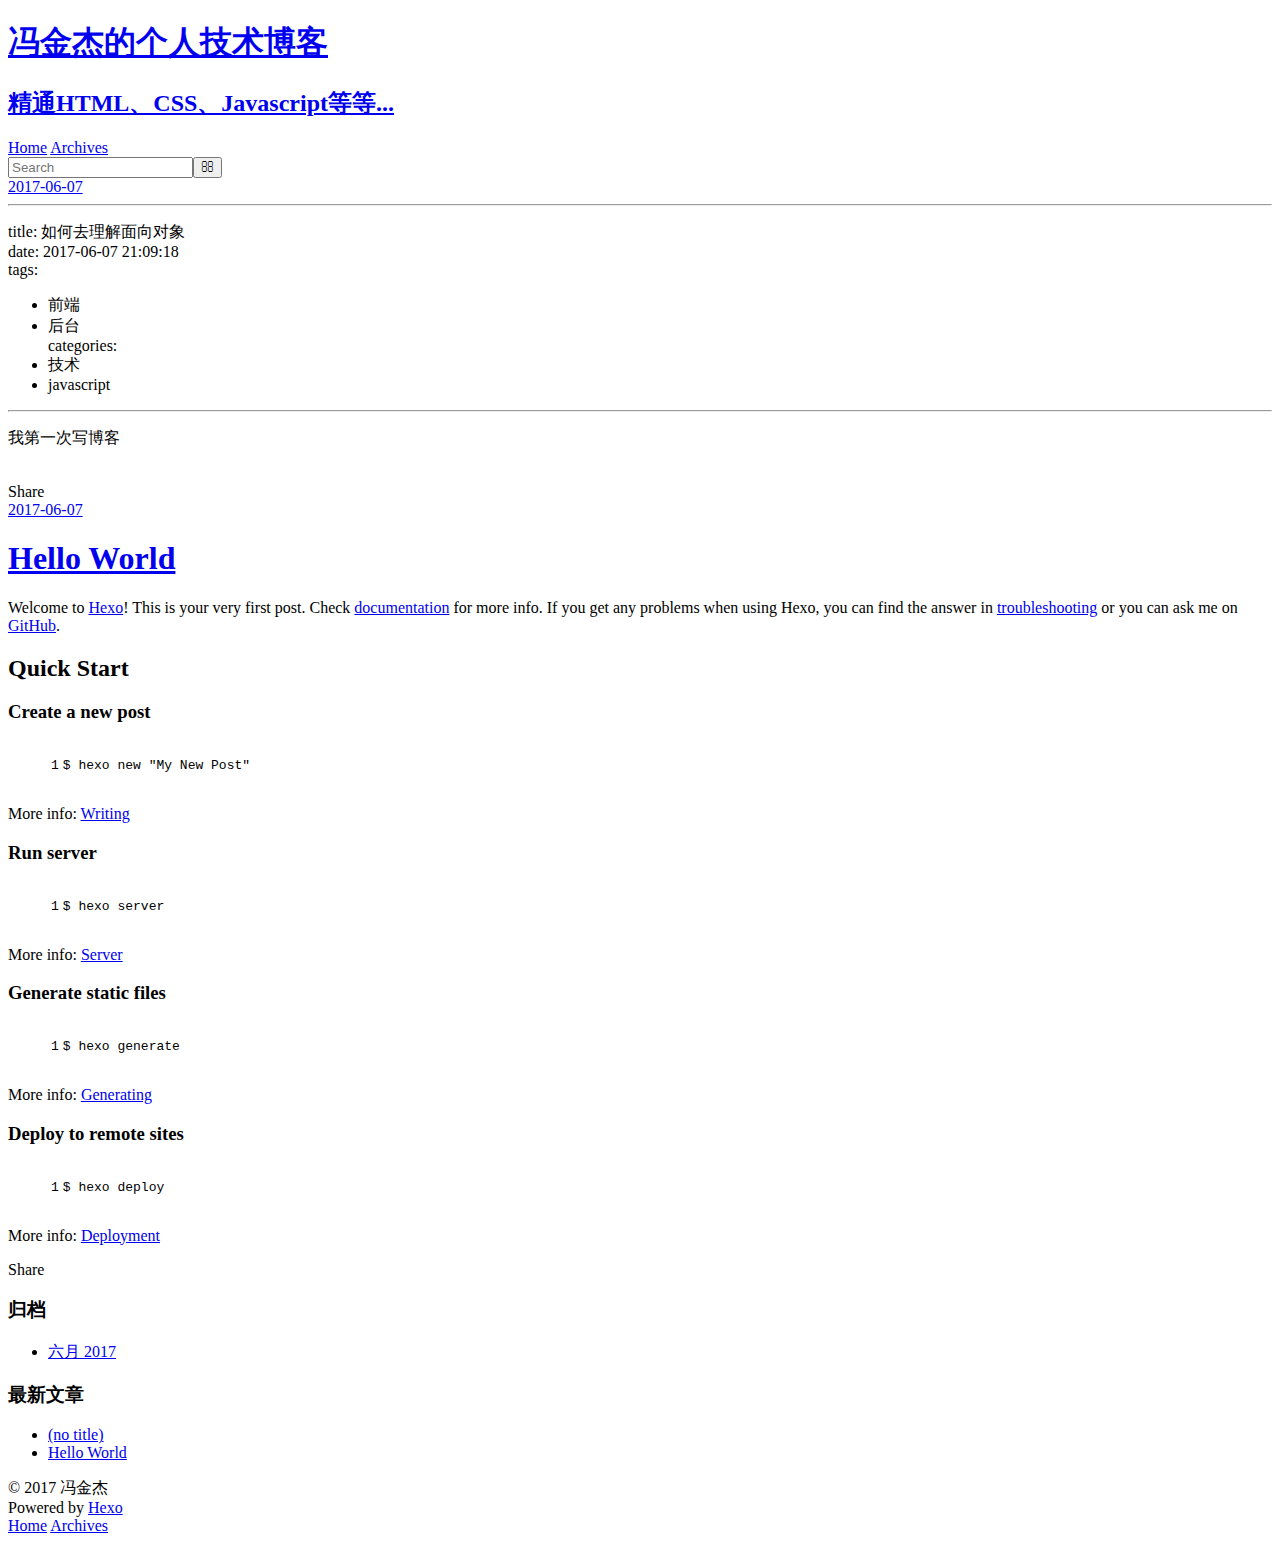
==== index.html @ ed9a94ad "Site updated: 2017-06-08 14:33:08" ====
<!DOCTYPE html>
<html>
<head>
  <meta charset="utf-8">
  
  <title>冯金杰的个人技术博客</title>
  <meta name="viewport" content="width=device-width, initial-scale=1, maximum-scale=1">
  <meta name="description" content="欢迎大家一起来交流吧">
<meta property="og:type" content="website">
<meta property="og:title" content="冯金杰的个人技术博客">
<meta property="og:url" content="http://yoursite.com/index.html">
<meta property="og:site_name" content="冯金杰的个人技术博客">
<meta property="og:description" content="欢迎大家一起来交流吧">
<meta name="twitter:card" content="summary">
<meta name="twitter:title" content="冯金杰的个人技术博客">
<meta name="twitter:description" content="欢迎大家一起来交流吧">
  
    <link rel="alternate" href="/atom.xml" title="冯金杰的个人技术博客" type="application/atom+xml">
  
  
    <link rel="icon" href="/favicon.png">
  
  
    <link href="//fonts.googleapis.com/css?family=Source+Code+Pro" rel="stylesheet" type="text/css">
  
  <link rel="stylesheet" href="/blog/css/style.css">
  

</head>

<body>
  <div id="container">
    <div id="wrap">
      <header id="header">
  <div id="banner"></div>
  <div id="header-outer" class="outer">
    <div id="header-title" class="inner">
      <h1 id="logo-wrap">
        <a href="/blog/" id="logo">冯金杰的个人技术博客</a>
      </h1>
      
        <h2 id="subtitle-wrap">
          <a href="/blog/" id="subtitle">精通HTML、CSS、Javascript等等...</a>
        </h2>
      
    </div>
    <div id="header-inner" class="inner">
      <nav id="main-nav">
        <a id="main-nav-toggle" class="nav-icon"></a>
        
          <a class="main-nav-link" href="/blog/">Home</a>
        
          <a class="main-nav-link" href="/blog/archives">Archives</a>
        
      </nav>
      <nav id="sub-nav">
        
          <a id="nav-rss-link" class="nav-icon" href="/atom.xml" title="RSS Feed"></a>
        
        <a id="nav-search-btn" class="nav-icon" title="搜索"></a>
      </nav>
      <div id="search-form-wrap">
        <form action="//google.com/search" method="get" accept-charset="UTF-8" class="search-form"><input type="search" name="q" class="search-form-input" placeholder="Search"><button type="submit" class="search-form-submit">&#xF002;</button><input type="hidden" name="sitesearch" value="http://yoursite.com"></form>
      </div>
    </div>
  </div>
</header>
      <div class="outer">
        <section id="main">
  
    <article id="post-如何去理解面向对象" class="article article-type-post" itemscope itemprop="blogPost">
  <div class="article-meta">
    <a href="/blog/2017/06/07/如何去理解面向对象/" class="article-date">
  <time datetime="2017-06-07T13:09:18.800Z" itemprop="datePublished">2017-06-07</time>
</a>
    
  </div>
  <div class="article-inner">
    
    
    <div class="article-entry" itemprop="articleBody">
      
        <hr>
<p>title: 如何去理解面向对象<br>date: 2017-06-07 21:09:18<br>tags:</p>
<ul>
<li>前端</li>
<li>后台<br>categories:</li>
<li>技术</li>
<li>javascript</li>
</ul>
<hr>
<p>我第一次写博客<br><img src="http://f11.baidu.com/it/u=2874221126,594939198&amp;fm=72" alt=""></p>

      
    </div>
    <footer class="article-footer">
      <a data-url="http://yoursite.com/2017/06/07/如何去理解面向对象/" data-id="cj3o1qq6000013sve3cuv7cu4" class="article-share-link">Share</a>
      
      
    </footer>
  </div>
  
</article>


  
    <article id="post-hello-world" class="article article-type-post" itemscope itemprop="blogPost">
  <div class="article-meta">
    <a href="/blog/2017/06/07/hello-world/" class="article-date">
  <time datetime="2017-06-07T12:50:33.648Z" itemprop="datePublished">2017-06-07</time>
</a>
    
  </div>
  <div class="article-inner">
    
    
      <header class="article-header">
        
  
    <h1 itemprop="name">
      <a class="article-title" href="/blog/2017/06/07/hello-world/">Hello World</a>
    </h1>
  

      </header>
    
    <div class="article-entry" itemprop="articleBody">
      
        <p>Welcome to <a href="https://hexo.io/" target="_blank" rel="external">Hexo</a>! This is your very first post. Check <a href="https://hexo.io/docs/" target="_blank" rel="external">documentation</a> for more info. If you get any problems when using Hexo, you can find the answer in <a href="https://hexo.io/docs/troubleshooting.html" target="_blank" rel="external">troubleshooting</a> or you can ask me on <a href="https://github.com/hexojs/hexo/issues" target="_blank" rel="external">GitHub</a>.</p>
<h2 id="Quick-Start"><a href="#Quick-Start" class="headerlink" title="Quick Start"></a>Quick Start</h2><h3 id="Create-a-new-post"><a href="#Create-a-new-post" class="headerlink" title="Create a new post"></a>Create a new post</h3><figure class="highlight bash"><table><tr><td class="gutter"><pre><div class="line">1</div></pre></td><td class="code"><pre><div class="line">$ hexo new <span class="string">"My New Post"</span></div></pre></td></tr></table></figure>
<p>More info: <a href="https://hexo.io/docs/writing.html" target="_blank" rel="external">Writing</a></p>
<h3 id="Run-server"><a href="#Run-server" class="headerlink" title="Run server"></a>Run server</h3><figure class="highlight bash"><table><tr><td class="gutter"><pre><div class="line">1</div></pre></td><td class="code"><pre><div class="line">$ hexo server</div></pre></td></tr></table></figure>
<p>More info: <a href="https://hexo.io/docs/server.html" target="_blank" rel="external">Server</a></p>
<h3 id="Generate-static-files"><a href="#Generate-static-files" class="headerlink" title="Generate static files"></a>Generate static files</h3><figure class="highlight bash"><table><tr><td class="gutter"><pre><div class="line">1</div></pre></td><td class="code"><pre><div class="line">$ hexo generate</div></pre></td></tr></table></figure>
<p>More info: <a href="https://hexo.io/docs/generating.html" target="_blank" rel="external">Generating</a></p>
<h3 id="Deploy-to-remote-sites"><a href="#Deploy-to-remote-sites" class="headerlink" title="Deploy to remote sites"></a>Deploy to remote sites</h3><figure class="highlight bash"><table><tr><td class="gutter"><pre><div class="line">1</div></pre></td><td class="code"><pre><div class="line">$ hexo deploy</div></pre></td></tr></table></figure>
<p>More info: <a href="https://hexo.io/docs/deployment.html" target="_blank" rel="external">Deployment</a></p>

      
    </div>
    <footer class="article-footer">
      <a data-url="http://yoursite.com/2017/06/07/hello-world/" data-id="cj3o1qq5m00003svexh6u14lv" class="article-share-link">Share</a>
      
      
    </footer>
  </div>
  
</article>


  

</section>
        
          <aside id="sidebar">
  
    

  
    

  
    
  
    
  <div class="widget-wrap">
    <h3 class="widget-title">归档</h3>
    <div class="widget">
      <ul class="archive-list"><li class="archive-list-item"><a class="archive-list-link" href="/blog/archives/2017/06/">六月 2017</a></li></ul>
    </div>
  </div>


  
    
  <div class="widget-wrap">
    <h3 class="widget-title">最新文章</h3>
    <div class="widget">
      <ul>
        
          <li>
            <a href="/blog/2017/06/07/如何去理解面向对象/">(no title)</a>
          </li>
        
          <li>
            <a href="/blog/2017/06/07/hello-world/">Hello World</a>
          </li>
        
      </ul>
    </div>
  </div>

  
</aside>
        
      </div>
      <footer id="footer">
  
  <div class="outer">
    <div id="footer-info" class="inner">
      &copy; 2017 冯金杰<br>
      Powered by <a href="http://hexo.io/" target="_blank">Hexo</a>
    </div>
  </div>
</footer>
    </div>
    <nav id="mobile-nav">
  
    <a href="/blog/" class="mobile-nav-link">Home</a>
  
    <a href="/blog/archives" class="mobile-nav-link">Archives</a>
  
</nav>
    

<script src="//ajax.googleapis.com/ajax/libs/jquery/2.0.3/jquery.min.js"></script>


  <link rel="stylesheet" href="/blog/fancybox/jquery.fancybox.css">
  <script src="/blog/fancybox/jquery.fancybox.pack.js"></script>


<script src="/blog/js/script.js"></script>

  </div>
</body>
</html>
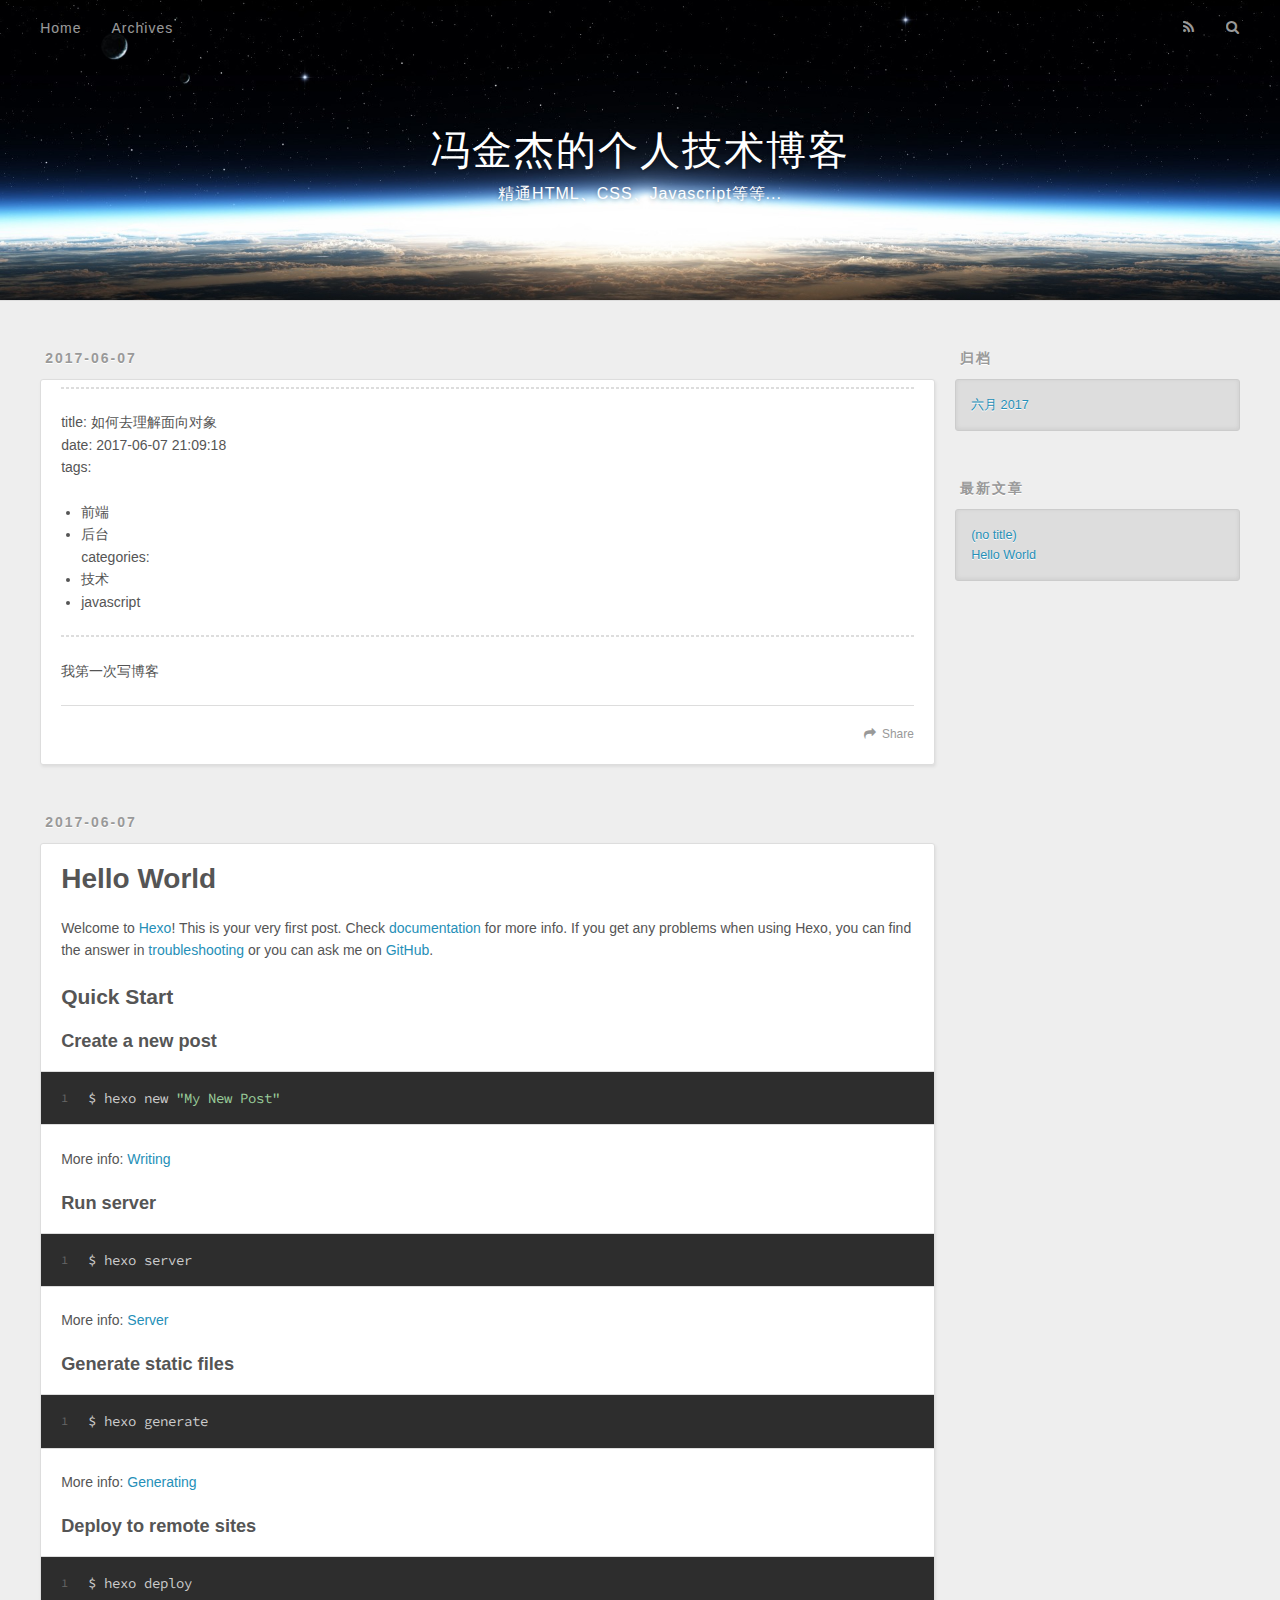
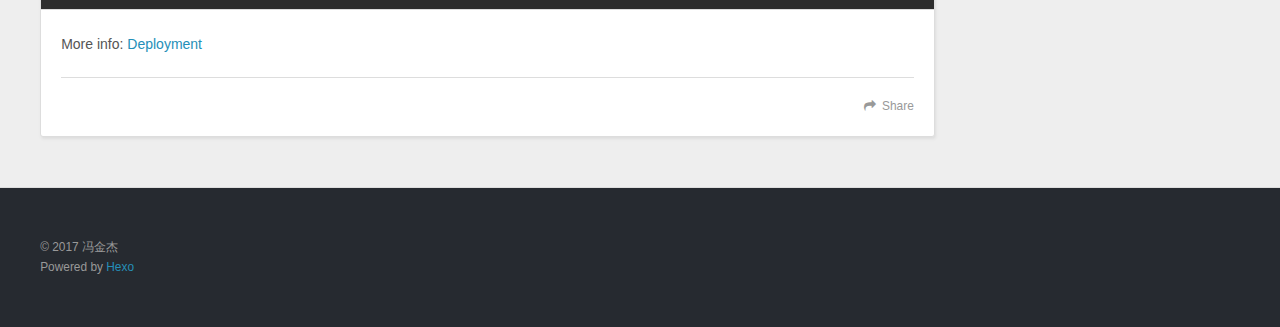
==== commit 7fb899e7: "Site updated: 2017-06-08 14:39:08" ====
--- a/index.html
+++ b/index.html
@@ -23,7 +23,7 @@
   
     <link href="//fonts.googleapis.com/css?family=Source+Code+Pro" rel="stylesheet" type="text/css">
   
-  <link rel="stylesheet" href="/blog/css/style.css">
+  <link rel="stylesheet" href="/css/style.css">
   
 
 </head>
@@ -36,11 +36,11 @@
   <div id="header-outer" class="outer">
     <div id="header-title" class="inner">
       <h1 id="logo-wrap">
-        <a href="/blog/" id="logo">冯金杰的个人技术博客</a>
+        <a href="/" id="logo">冯金杰的个人技术博客</a>
       </h1>
       
         <h2 id="subtitle-wrap">
-          <a href="/blog/" id="subtitle">精通HTML、CSS、Javascript等等...</a>
+          <a href="/" id="subtitle">精通HTML、CSS、Javascript等等...</a>
         </h2>
       
     </div>
@@ -48,9 +48,9 @@
       <nav id="main-nav">
         <a id="main-nav-toggle" class="nav-icon"></a>
         
-          <a class="main-nav-link" href="/blog/">Home</a>
-        
-          <a class="main-nav-link" href="/blog/archives">Archives</a>
+          <a class="main-nav-link" href="/">Home</a>
+        
+          <a class="main-nav-link" href="/archives">Archives</a>
         
       </nav>
       <nav id="sub-nav">
@@ -70,7 +70,7 @@
   
     <article id="post-如何去理解面向对象" class="article article-type-post" itemscope itemprop="blogPost">
   <div class="article-meta">
-    <a href="/blog/2017/06/07/如何去理解面向对象/" class="article-date">
+    <a href="/2017/06/07/如何去理解面向对象/" class="article-date">
   <time datetime="2017-06-07T13:09:18.800Z" itemprop="datePublished">2017-06-07</time>
 </a>
     
@@ -94,7 +94,7 @@
       
     </div>
     <footer class="article-footer">
-      <a data-url="http://yoursite.com/2017/06/07/如何去理解面向对象/" data-id="cj3o1qq6000013sve3cuv7cu4" class="article-share-link">Share</a>
+      <a data-url="http://yoursite.com/2017/06/07/如何去理解面向对象/" data-id="cj3o1yhma0001hkve0svjr8rv" class="article-share-link">Share</a>
       
       
     </footer>
@@ -106,7 +106,7 @@
   
     <article id="post-hello-world" class="article article-type-post" itemscope itemprop="blogPost">
   <div class="article-meta">
-    <a href="/blog/2017/06/07/hello-world/" class="article-date">
+    <a href="/2017/06/07/hello-world/" class="article-date">
   <time datetime="2017-06-07T12:50:33.648Z" itemprop="datePublished">2017-06-07</time>
 </a>
     
@@ -118,7 +118,7 @@
         
   
     <h1 itemprop="name">
-      <a class="article-title" href="/blog/2017/06/07/hello-world/">Hello World</a>
+      <a class="article-title" href="/2017/06/07/hello-world/">Hello World</a>
     </h1>
   
 
@@ -139,7 +139,7 @@
       
     </div>
     <footer class="article-footer">
-      <a data-url="http://yoursite.com/2017/06/07/hello-world/" data-id="cj3o1qq5m00003svexh6u14lv" class="article-share-link">Share</a>
+      <a data-url="http://yoursite.com/2017/06/07/hello-world/" data-id="cj3o1yhly0000hkve5ncvb25h" class="article-share-link">Share</a>
       
       
     </footer>
@@ -166,7 +166,7 @@
   <div class="widget-wrap">
     <h3 class="widget-title">归档</h3>
     <div class="widget">
-      <ul class="archive-list"><li class="archive-list-item"><a class="archive-list-link" href="/blog/archives/2017/06/">六月 2017</a></li></ul>
+      <ul class="archive-list"><li class="archive-list-item"><a class="archive-list-link" href="/archives/2017/06/">六月 2017</a></li></ul>
     </div>
   </div>
 
@@ -179,11 +179,11 @@
       <ul>
         
           <li>
-            <a href="/blog/2017/06/07/如何去理解面向对象/">(no title)</a>
+            <a href="/2017/06/07/如何去理解面向对象/">(no title)</a>
           </li>
         
           <li>
-            <a href="/blog/2017/06/07/hello-world/">Hello World</a>
+            <a href="/2017/06/07/hello-world/">Hello World</a>
           </li>
         
       </ul>
@@ -206,9 +206,9 @@
     </div>
     <nav id="mobile-nav">
   
-    <a href="/blog/" class="mobile-nav-link">Home</a>
-  
-    <a href="/blog/archives" class="mobile-nav-link">Archives</a>
+    <a href="/" class="mobile-nav-link">Home</a>
+  
+    <a href="/archives" class="mobile-nav-link">Archives</a>
   
 </nav>
     
@@ -216,11 +216,11 @@
 <script src="//ajax.googleapis.com/ajax/libs/jquery/2.0.3/jquery.min.js"></script>
 
 
-  <link rel="stylesheet" href="/blog/fancybox/jquery.fancybox.css">
-  <script src="/blog/fancybox/jquery.fancybox.pack.js"></script>
-
-
-<script src="/blog/js/script.js"></script>
+  <link rel="stylesheet" href="/fancybox/jquery.fancybox.css">
+  <script src="/fancybox/jquery.fancybox.pack.js"></script>
+
+
+<script src="/js/script.js"></script>
 
   </div>
 </body>
--- a/css/style.css
+++ b/css/style.css
@@ -0,0 +1,1374 @@
+body {
+  width: 100%;
+}
+body:before,
+body:after {
+  content: "";
+  display: table;
+}
+body:after {
+  clear: both;
+}
+html,
+body,
+div,
+span,
+applet,
+object,
+iframe,
+h1,
+h2,
+h3,
+h4,
+h5,
+h6,
+p,
+blockquote,
+pre,
+a,
+abbr,
+acronym,
+address,
+big,
+cite,
+code,
+del,
+dfn,
+em,
+img,
+ins,
+kbd,
+q,
+s,
+samp,
+small,
+strike,
+strong,
+sub,
+sup,
+tt,
+var,
+dl,
+dt,
+dd,
+ol,
+ul,
+li,
+fieldset,
+form,
+label,
+legend,
+table,
+caption,
+tbody,
+tfoot,
+thead,
+tr,
+th,
+td {
+  margin: 0;
+  padding: 0;
+  border: 0;
+  outline: 0;
+  font-weight: inherit;
+  font-style: inherit;
+  font-family: inherit;
+  font-size: 100%;
+  vertical-align: baseline;
+}
+body {
+  line-height: 1;
+  color: #000;
+  background: #fff;
+}
+ol,
+ul {
+  list-style: none;
+}
+table {
+  border-collapse: separate;
+  border-spacing: 0;
+  vertical-align: middle;
+}
+caption,
+th,
+td {
+  text-align: left;
+  font-weight: normal;
+  vertical-align: middle;
+}
+a img {
+  border: none;
+}
+input,
+button {
+  margin: 0;
+  padding: 0;
+}
+input::-moz-focus-inner,
+button::-moz-focus-inner {
+  border: 0;
+  padding: 0;
+}
+@font-face {
+  font-family: FontAwesome;
+  font-style: normal;
+  font-weight: normal;
+  src: url("fonts/fontawesome-webfont.eot?v=#4.0.3");
+  src: url("fonts/fontawesome-webfont.eot?#iefix&v=#4.0.3") format("embedded-opentype"), url("fonts/fontawesome-webfont.woff?v=#4.0.3") format("woff"), url("fonts/fontawesome-webfont.ttf?v=#4.0.3") format("truetype"), url("fonts/fontawesome-webfont.svg#fontawesomeregular?v=#4.0.3") format("svg");
+}
+html,
+body,
+#container {
+  height: 100%;
+}
+body {
+  background: #eee;
+  font: 14px "Helvetica Neue", Helvetica, Arial, sans-serif;
+  -webkit-text-size-adjust: 100%;
+}
+.outer {
+  max-width: 1220px;
+  margin: 0 auto;
+  padding: 0 20px;
+}
+.outer:before,
+.outer:after {
+  content: "";
+  display: table;
+}
+.outer:after {
+  clear: both;
+}
+.inner {
+  display: inline;
+  float: left;
+  width: 98.33333333333333%;
+  margin: 0 0.833333333333333%;
+}
+.left,
+.alignleft {
+  float: left;
+}
+.right,
+.alignright {
+  float: right;
+}
+.clear {
+  clear: both;
+}
+#container {
+  position: relative;
+}
+.mobile-nav-on {
+  overflow: hidden;
+}
+#wrap {
+  height: 100%;
+  width: 100%;
+  position: absolute;
+  top: 0;
+  left: 0;
+  -webkit-transition: 0.2s ease-out;
+  -moz-transition: 0.2s ease-out;
+  -ms-transition: 0.2s ease-out;
+  transition: 0.2s ease-out;
+  z-index: 1;
+  background: #eee;
+}
+.mobile-nav-on #wrap {
+  left: 280px;
+}
+@media screen and (min-width: 768px) {
+  #main {
+    display: inline;
+    float: left;
+    width: 73.33333333333333%;
+    margin: 0 0.833333333333333%;
+  }
+}
+.article-date,
+.article-category-link,
+.archive-year,
+.widget-title {
+  text-decoration: none;
+  text-transform: uppercase;
+  letter-spacing: 2px;
+  color: #999;
+  margin-bottom: 1em;
+  margin-left: 5px;
+  line-height: 1em;
+  text-shadow: 0 1px #fff;
+  font-weight: bold;
+}
+.article-inner,
+.archive-article-inner {
+  background: #fff;
+  -webkit-box-shadow: 1px 2px 3px #ddd;
+  box-shadow: 1px 2px 3px #ddd;
+  border: 1px solid #ddd;
+  border-radius: 3px;
+}
+.article-entry h1,
+.widget h1 {
+  font-size: 2em;
+}
+.article-entry h2,
+.widget h2 {
+  font-size: 1.5em;
+}
+.article-entry h3,
+.widget h3 {
+  font-size: 1.3em;
+}
+.article-entry h4,
+.widget h4 {
+  font-size: 1.2em;
+}
+.article-entry h5,
+.widget h5 {
+  font-size: 1em;
+}
+.article-entry h6,
+.widget h6 {
+  font-size: 1em;
+  color: #999;
+}
+.article-entry hr,
+.widget hr {
+  border: 1px dashed #ddd;
+}
+.article-entry strong,
+.widget strong {
+  font-weight: bold;
+}
+.article-entry em,
+.widget em,
+.article-entry cite,
+.widget cite {
+  font-style: italic;
+}
+.article-entry sup,
+.widget sup,
+.article-entry sub,
+.widget sub {
+  font-size: 0.75em;
+  line-height: 0;
+  position: relative;
+  vertical-align: baseline;
+}
+.article-entry sup,
+.widget sup {
+  top: -0.5em;
+}
+.article-entry sub,
+.widget sub {
+  bottom: -0.2em;
+}
+.article-entry small,
+.widget small {
+  font-size: 0.85em;
+}
+.article-entry acronym,
+.widget acronym,
+.article-entry abbr,
+.widget abbr {
+  border-bottom: 1px dotted;
+}
+.article-entry ul,
+.widget ul,
+.article-entry ol,
+.widget ol,
+.article-entry dl,
+.widget dl {
+  margin: 0 20px;
+  line-height: 1.6em;
+}
+.article-entry ul ul,
+.widget ul ul,
+.article-entry ol ul,
+.widget ol ul,
+.article-entry ul ol,
+.widget ul ol,
+.article-entry ol ol,
+.widget ol ol {
+  margin-top: 0;
+  margin-bottom: 0;
+}
+.article-entry ul,
+.widget ul {
+  list-style: disc;
+}
+.article-entry ol,
+.widget ol {
+  list-style: decimal;
+}
+.article-entry dt,
+.widget dt {
+  font-weight: bold;
+}
+#header {
+  height: 300px;
+  position: relative;
+  border-bottom: 1px solid #ddd;
+}
+#header:before,
+#header:after {
+  content: "";
+  position: absolute;
+  left: 0;
+  right: 0;
+  height: 40px;
+}
+#header:before {
+  top: 0;
+  background: -webkit-linear-gradient(rgba(0,0,0,0.2), transparent);
+  background: -moz-linear-gradient(rgba(0,0,0,0.2), transparent);
+  background: -ms-linear-gradient(rgba(0,0,0,0.2), transparent);
+  background: linear-gradient(rgba(0,0,0,0.2), transparent);
+}
+#header:after {
+  bottom: 0;
+  background: -webkit-linear-gradient(transparent, rgba(0,0,0,0.2));
+  background: -moz-linear-gradient(transparent, rgba(0,0,0,0.2));
+  background: -ms-linear-gradient(transparent, rgba(0,0,0,0.2));
+  background: linear-gradient(transparent, rgba(0,0,0,0.2));
+}
+#header-outer {
+  height: 100%;
+  position: relative;
+}
+#header-inner {
+  position: relative;
+  overflow: hidden;
+}
+#banner {
+  position: absolute;
+  top: 0;
+  left: 0;
+  width: 100%;
+  height: 100%;
+  background: url("images/banner.jpg") center #000;
+  -webkit-background-size: cover;
+  -moz-background-size: cover;
+  background-size: cover;
+  z-index: -1;
+}
+#header-title {
+  text-align: center;
+  height: 40px;
+  position: absolute;
+  top: 50%;
+  left: 0;
+  margin-top: -20px;
+}
+#logo,
+#subtitle {
+  text-decoration: none;
+  color: #fff;
+  font-weight: 300;
+  text-shadow: 0 1px 4px rgba(0,0,0,0.3);
+}
+#logo {
+  font-size: 40px;
+  line-height: 40px;
+  letter-spacing: 2px;
+}
+#subtitle {
+  font-size: 16px;
+  line-height: 16px;
+  letter-spacing: 1px;
+}
+#subtitle-wrap {
+  margin-top: 16px;
+}
+#main-nav {
+  float: left;
+  margin-left: -15px;
+}
+.nav-icon,
+.main-nav-link {
+  float: left;
+  color: #fff;
+  opacity: 0.6;
+  text-decoration: none;
+  text-shadow: 0 1px rgba(0,0,0,0.2);
+  -webkit-transition: opacity 0.2s;
+  -moz-transition: opacity 0.2s;
+  -ms-transition: opacity 0.2s;
+  transition: opacity 0.2s;
+  display: block;
+  padding: 20px 15px;
+}
+.nav-icon:hover,
+.main-nav-link:hover {
+  opacity: 1;
+}
+.nav-icon {
+  font-family: FontAwesome;
+  text-align: center;
+  font-size: 14px;
+  width: 14px;
+  height: 14px;
+  padding: 20px 15px;
+  position: relative;
+  cursor: pointer;
+}
+.main-nav-link {
+  font-weight: 300;
+  letter-spacing: 1px;
+}
+@media screen and (max-width: 479px) {
+  .main-nav-link {
+    display: none;
+  }
+}
+#main-nav-toggle {
+  display: none;
+}
+#main-nav-toggle:before {
+  content: "\f0c9";
+}
+@media screen and (max-width: 479px) {
+  #main-nav-toggle {
+    display: block;
+  }
+}
+#sub-nav {
+  float: right;
+  margin-right: -15px;
+}
+#nav-rss-link:before {
+  content: "\f09e";
+}
+#nav-search-btn:before {
+  content: "\f002";
+}
+#search-form-wrap {
+  position: absolute;
+  top: 15px;
+  width: 150px;
+  height: 30px;
+  right: -150px;
+  opacity: 0;
+  -webkit-transition: 0.2s ease-out;
+  -moz-transition: 0.2s ease-out;
+  -ms-transition: 0.2s ease-out;
+  transition: 0.2s ease-out;
+}
+#search-form-wrap.on {
+  opacity: 1;
+  right: 0;
+}
+@media screen and (max-width: 479px) {
+  #search-form-wrap {
+    width: 100%;
+    right: -100%;
+  }
+}
+.search-form {
+  position: absolute;
+  top: 0;
+  left: 0;
+  right: 0;
+  background: #fff;
+  padding: 5px 15px;
+  border-radius: 15px;
+  -webkit-box-shadow: 0 0 10px rgba(0,0,0,0.3);
+  box-shadow: 0 0 10px rgba(0,0,0,0.3);
+}
+.search-form-input {
+  border: none;
+  background: none;
+  color: #555;
+  width: 100%;
+  font: 13px "Helvetica Neue", Helvetica, Arial, sans-serif;
+  outline: none;
+}
+.search-form-input::-webkit-search-results-decoration,
+.search-form-input::-webkit-search-cancel-button {
+  -webkit-appearance: none;
+}
+.search-form-submit {
+  position: absolute;
+  top: 50%;
+  right: 10px;
+  margin-top: -7px;
+  font: 13px FontAwesome;
+  border: none;
+  background: none;
+  color: #bbb;
+  cursor: pointer;
+}
+.search-form-submit:hover,
+.search-form-submit:focus {
+  color: #777;
+}
+.article {
+  margin: 50px 0;
+}
+.article-inner {
+  overflow: hidden;
+}
+.article-meta:before,
+.article-meta:after {
+  content: "";
+  display: table;
+}
+.article-meta:after {
+  clear: both;
+}
+.article-date {
+  float: left;
+}
+.article-category {
+  float: left;
+  line-height: 1em;
+  color: #ccc;
+  text-shadow: 0 1px #fff;
+  margin-left: 8px;
+}
+.article-category:before {
+  content: "\2022";
+}
+.article-category-link {
+  margin: 0 12px 1em;
+}
+.article-header {
+  padding: 20px 20px 0;
+}
+.article-title {
+  text-decoration: none;
+  font-size: 2em;
+  font-weight: bold;
+  color: #555;
+  line-height: 1.1em;
+  -webkit-transition: color 0.2s;
+  -moz-transition: color 0.2s;
+  -ms-transition: color 0.2s;
+  transition: color 0.2s;
+}
+a.article-title:hover {
+  color: #258fb8;
+}
+.article-entry {
+  color: #555;
+  padding: 0 20px;
+}
+.article-entry:before,
+.article-entry:after {
+  content: "";
+  display: table;
+}
+.article-entry:after {
+  clear: both;
+}
+.article-entry p,
+.article-entry table {
+  line-height: 1.6em;
+  margin: 1.6em 0;
+}
+.article-entry h1,
+.article-entry h2,
+.article-entry h3,
+.article-entry h4,
+.article-entry h5,
+.article-entry h6 {
+  font-weight: bold;
+}
+.article-entry h1,
+.article-entry h2,
+.article-entry h3,
+.article-entry h4,
+.article-entry h5,
+.article-entry h6 {
+  line-height: 1.1em;
+  margin: 1.1em 0;
+}
+.article-entry a {
+  color: #258fb8;
+  text-decoration: none;
+}
+.article-entry a:hover {
+  text-decoration: underline;
+}
+.article-entry ul,
+.article-entry ol,
+.article-entry dl {
+  margin-top: 1.6em;
+  margin-bottom: 1.6em;
+}
+.article-entry img,
+.article-entry video {
+  max-width: 100%;
+  height: auto;
+  display: block;
+  margin: auto;
+}
+.article-entry iframe {
+  border: none;
+}
+.article-entry table {
+  width: 100%;
+  border-collapse: collapse;
+  border-spacing: 0;
+}
+.article-entry th {
+  font-weight: bold;
+  border-bottom: 3px solid #ddd;
+  padding-bottom: 0.5em;
+}
+.article-entry td {
+  border-bottom: 1px solid #ddd;
+  padding: 10px 0;
+}
+.article-entry blockquote {
+  font-family: Georgia, "Times New Roman", serif;
+  font-size: 1.4em;
+  margin: 1.6em 20px;
+  text-align: center;
+}
+.article-entry blockquote footer {
+  font-size: 14px;
+  margin: 1.6em 0;
+  font-family: "Helvetica Neue", Helvetica, Arial, sans-serif;
+}
+.article-entry blockquote footer cite:before {
+  content: "—";
+  padding: 0 0.5em;
+}
+.article-entry .pullquote {
+  text-align: left;
+  width: 45%;
+  margin: 0;
+}
+.article-entry .pullquote.left {
+  margin-left: 0.5em;
+  margin-right: 1em;
+}
+.article-entry .pullquote.right {
+  margin-right: 0.5em;
+  margin-left: 1em;
+}
+.article-entry .caption {
+  color: #999;
+  display: block;
+  font-size: 0.9em;
+  margin-top: 0.5em;
+  position: relative;
+  text-align: center;
+}
+.article-entry .video-container {
+  position: relative;
+  padding-top: 56.25%;
+  height: 0;
+  overflow: hidden;
+}
+.article-entry .video-container iframe,
+.article-entry .video-container object,
+.article-entry .video-container embed {
+  position: absolute;
+  top: 0;
+  left: 0;
+  width: 100%;
+  height: 100%;
+  margin-top: 0;
+}
+.article-more-link a {
+  display: inline-block;
+  line-height: 1em;
+  padding: 6px 15px;
+  border-radius: 15px;
+  background: #eee;
+  color: #999;
+  text-shadow: 0 1px #fff;
+  text-decoration: none;
+}
+.article-more-link a:hover {
+  background: #258fb8;
+  color: #fff;
+  text-decoration: none;
+  text-shadow: 0 1px #1e7293;
+}
+.article-footer {
+  font-size: 0.85em;
+  line-height: 1.6em;
+  border-top: 1px solid #ddd;
+  padding-top: 1.6em;
+  margin: 0 20px 20px;
+}
+.article-footer:before,
+.article-footer:after {
+  content: "";
+  display: table;
+}
+.article-footer:after {
+  clear: both;
+}
+.article-footer a {
+  color: #999;
+  text-decoration: none;
+}
+.article-footer a:hover {
+  color: #555;
+}
+.article-tag-list-item {
+  float: left;
+  margin-right: 10px;
+}
+.article-tag-list-link:before {
+  content: "#";
+}
+.article-comment-link {
+  float: right;
+}
+.article-comment-link:before {
+  content: "\f075";
+  font-family: FontAwesome;
+  padding-right: 8px;
+}
+.article-share-link {
+  cursor: pointer;
+  float: right;
+  margin-left: 20px;
+}
+.article-share-link:before {
+  content: "\f064";
+  font-family: FontAwesome;
+  padding-right: 6px;
+}
+#article-nav {
+  position: relative;
+}
+#article-nav:before,
+#article-nav:after {
+  content: "";
+  display: table;
+}
+#article-nav:after {
+  clear: both;
+}
+@media screen and (min-width: 768px) {
+  #article-nav {
+    margin: 50px 0;
+  }
+  #article-nav:before {
+    width: 8px;
+    height: 8px;
+    position: absolute;
+    top: 50%;
+    left: 50%;
+    margin-top: -4px;
+    margin-left: -4px;
+    content: "";
+    border-radius: 50%;
+    background: #ddd;
+    -webkit-box-shadow: 0 1px 2px #fff;
+    box-shadow: 0 1px 2px #fff;
+  }
+}
+.article-nav-link-wrap {
+  text-decoration: none;
+  text-shadow: 0 1px #fff;
+  color: #999;
+  -webkit-box-sizing: border-box;
+  -moz-box-sizing: border-box;
+  box-sizing: border-box;
+  margin-top: 50px;
+  text-align: center;
+  display: block;
+}
+.article-nav-link-wrap:hover {
+  color: #555;
+}
+@media screen and (min-width: 768px) {
+  .article-nav-link-wrap {
+    width: 50%;
+    margin-top: 0;
+  }
+}
+@media screen and (min-width: 768px) {
+  #article-nav-newer {
+    float: left;
+    text-align: right;
+    padding-right: 20px;
+  }
+}
+@media screen and (min-width: 768px) {
+  #article-nav-older {
+    float: right;
+    text-align: left;
+    padding-left: 20px;
+  }
+}
+.article-nav-caption {
+  text-transform: uppercase;
+  letter-spacing: 2px;
+  color: #ddd;
+  line-height: 1em;
+  font-weight: bold;
+}
+#article-nav-newer .article-nav-caption {
+  margin-right: -2px;
+}
+.article-nav-title {
+  font-size: 0.85em;
+  line-height: 1.6em;
+  margin-top: 0.5em;
+}
+.article-share-box {
+  position: absolute;
+  display: none;
+  background: #fff;
+  -webkit-box-shadow: 1px 2px 10px rgba(0,0,0,0.2);
+  box-shadow: 1px 2px 10px rgba(0,0,0,0.2);
+  border-radius: 3px;
+  margin-left: -145px;
+  overflow: hidden;
+  z-index: 1;
+}
+.article-share-box.on {
+  display: block;
+}
+.article-share-input {
+  width: 100%;
+  background: none;
+  -webkit-box-sizing: border-box;
+  -moz-box-sizing: border-box;
+  box-sizing: border-box;
+  font: 14px "Helvetica Neue", Helvetica, Arial, sans-serif;
+  padding: 0 15px;
+  color: #555;
+  outline: none;
+  border: 1px solid #ddd;
+  border-radius: 3px 3px 0 0;
+  height: 36px;
+  line-height: 36px;
+}
+.article-share-links {
+  background: #eee;
+}
+.article-share-links:before,
+.article-share-links:after {
+  content: "";
+  display: table;
+}
+.article-share-links:after {
+  clear: both;
+}
+.article-share-twitter,
+.article-share-facebook,
+.article-share-pinterest,
+.article-share-google {
+  width: 50px;
+  height: 36px;
+  display: block;
+  float: left;
+  position: relative;
+  color: #999;
+  text-shadow: 0 1px #fff;
+}
+.article-share-twitter:before,
+.article-share-facebook:before,
+.article-share-pinterest:before,
+.article-share-google:before {
+  font-size: 20px;
+  font-family: FontAwesome;
+  width: 20px;
+  height: 20px;
+  position: absolute;
+  top: 50%;
+  left: 50%;
+  margin-top: -10px;
+  margin-left: -10px;
+  text-align: center;
+}
+.article-share-twitter:hover,
+.article-share-facebook:hover,
+.article-share-pinterest:hover,
+.article-share-google:hover {
+  color: #fff;
+}
+.article-share-twitter:before {
+  content: "\f099";
+}
+.article-share-twitter:hover {
+  background: #00aced;
+  text-shadow: 0 1px #008abe;
+}
+.article-share-facebook:before {
+  content: "\f09a";
+}
+.article-share-facebook:hover {
+  background: #3b5998;
+  text-shadow: 0 1px #2f477a;
+}
+.article-share-pinterest:before {
+  content: "\f0d2";
+}
+.article-share-pinterest:hover {
+  background: #cb2027;
+  text-shadow: 0 1px #a21a1f;
+}
+.article-share-google:before {
+  content: "\f0d5";
+}
+.article-share-google:hover {
+  background: #dd4b39;
+  text-shadow: 0 1px #be3221;
+}
+.article-gallery {
+  background: #000;
+  position: relative;
+}
+.article-gallery-photos {
+  position: relative;
+  overflow: hidden;
+}
+.article-gallery-img {
+  display: none;
+  max-width: 100%;
+}
+.article-gallery-img:first-child {
+  display: block;
+}
+.article-gallery-img.loaded {
+  position: absolute;
+  display: block;
+}
+.article-gallery-img img {
+  display: block;
+  max-width: 100%;
+  margin: 0 auto;
+}
+#comments {
+  background: #fff;
+  -webkit-box-shadow: 1px 2px 3px #ddd;
+  box-shadow: 1px 2px 3px #ddd;
+  padding: 20px;
+  border: 1px solid #ddd;
+  border-radius: 3px;
+  margin: 50px 0;
+}
+#comments a {
+  color: #258fb8;
+}
+.archives-wrap {
+  margin: 50px 0;
+}
+.archives:before,
+.archives:after {
+  content: "";
+  display: table;
+}
+.archives:after {
+  clear: both;
+}
+.archive-year-wrap {
+  margin-bottom: 1em;
+}
+.archives {
+  -webkit-column-gap: 10px;
+  -moz-column-gap: 10px;
+  column-gap: 10px;
+}
+@media screen and (min-width: 480px) and (max-width: 767px) {
+  .archives {
+    -webkit-column-count: 2;
+    -moz-column-count: 2;
+    column-count: 2;
+  }
+}
+@media screen and (min-width: 768px) {
+  .archives {
+    -webkit-column-count: 3;
+    -moz-column-count: 3;
+    column-count: 3;
+  }
+}
+.archive-article {
+  -webkit-column-break-inside: avoid;
+  page-break-inside: avoid;
+  overflow: hidden;
+  break-inside: avoid-column;
+}
+.archive-article-inner {
+  padding: 10px;
+  margin-bottom: 15px;
+}
+.archive-article-title {
+  text-decoration: none;
+  font-weight: bold;
+  color: #555;
+  -webkit-transition: color 0.2s;
+  -moz-transition: color 0.2s;
+  -ms-transition: color 0.2s;
+  transition: color 0.2s;
+  line-height: 1.6em;
+}
+.archive-article-title:hover {
+  color: #258fb8;
+}
+.archive-article-footer {
+  margin-top: 1em;
+}
+.archive-article-date {
+  color: #999;
+  text-decoration: none;
+  font-size: 0.85em;
+  line-height: 1em;
+  margin-bottom: 0.5em;
+  display: block;
+}
+#page-nav {
+  margin: 50px auto;
+  background: #fff;
+  -webkit-box-shadow: 1px 2px 3px #ddd;
+  box-shadow: 1px 2px 3px #ddd;
+  border: 1px solid #ddd;
+  border-radius: 3px;
+  text-align: center;
+  color: #999;
+  overflow: hidden;
+}
+#page-nav:before,
+#page-nav:after {
+  content: "";
+  display: table;
+}
+#page-nav:after {
+  clear: both;
+}
+#page-nav a,
+#page-nav span {
+  padding: 10px 20px;
+  line-height: 1;
+  height: 2ex;
+}
+#page-nav a {
+  color: #999;
+  text-decoration: none;
+}
+#page-nav a:hover {
+  background: #999;
+  color: #fff;
+}
+#page-nav .prev {
+  float: left;
+}
+#page-nav .next {
+  float: right;
+}
+#page-nav .page-number {
+  display: inline-block;
+}
+@media screen and (max-width: 479px) {
+  #page-nav .page-number {
+    display: none;
+  }
+}
+#page-nav .current {
+  color: #555;
+  font-weight: bold;
+}
+#page-nav .space {
+  color: #ddd;
+}
+#footer {
+  background: #262a30;
+  padding: 50px 0;
+  border-top: 1px solid #ddd;
+  color: #999;
+}
+#footer a {
+  color: #258fb8;
+  text-decoration: none;
+}
+#footer a:hover {
+  text-decoration: underline;
+}
+#footer-info {
+  line-height: 1.6em;
+  font-size: 0.85em;
+}
+.article-entry pre,
+.article-entry .highlight {
+  background: #2d2d2d;
+  margin: 0 -20px;
+  padding: 15px 20px;
+  border-style: solid;
+  border-color: #ddd;
+  border-width: 1px 0;
+  overflow: auto;
+  color: #ccc;
+  line-height: 22.400000000000002px;
+}
+.article-entry .highlight .gutter pre,
+.article-entry .gist .gist-file .gist-data .line-numbers {
+  color: #666;
+  font-size: 0.85em;
+}
+.article-entry pre,
+.article-entry code {
+  font-family: "Source Code Pro", Consolas, Monaco, Menlo, Consolas, monospace;
+}
+.article-entry code {
+  background: #eee;
+  text-shadow: 0 1px #fff;
+  padding: 0 0.3em;
+}
+.article-entry pre code {
+  background: none;
+  text-shadow: none;
+  padding: 0;
+}
+.article-entry .highlight pre {
+  border: none;
+  margin: 0;
+  padding: 0;
+}
+.article-entry .highlight table {
+  margin: 0;
+  width: auto;
+}
+.article-entry .highlight td {
+  border: none;
+  padding: 0;
+}
+.article-entry .highlight figcaption {
+  font-size: 0.85em;
+  color: #999;
+  line-height: 1em;
+  margin-bottom: 1em;
+}
+.article-entry .highlight figcaption:before,
+.article-entry .highlight figcaption:after {
+  content: "";
+  display: table;
+}
+.article-entry .highlight figcaption:after {
+  clear: both;
+}
+.article-entry .highlight figcaption a {
+  float: right;
+}
+.article-entry .highlight .gutter pre {
+  text-align: right;
+  padding-right: 20px;
+}
+.article-entry .highlight .line {
+  height: 22.400000000000002px;
+}
+.article-entry .highlight .line.marked {
+  background: #515151;
+}
+.article-entry .gist {
+  margin: 0 -20px;
+  border-style: solid;
+  border-color: #ddd;
+  border-width: 1px 0;
+  background: #2d2d2d;
+  padding: 15px 20px 15px 0;
+}
+.article-entry .gist .gist-file {
+  border: none;
+  font-family: "Source Code Pro", Consolas, Monaco, Menlo, Consolas, monospace;
+  margin: 0;
+}
+.article-entry .gist .gist-file .gist-data {
+  background: none;
+  border: none;
+}
+.article-entry .gist .gist-file .gist-data .line-numbers {
+  background: none;
+  border: none;
+  padding: 0 20px 0 0;
+}
+.article-entry .gist .gist-file .gist-data .line-data {
+  padding: 0 !important;
+}
+.article-entry .gist .gist-file .highlight {
+  margin: 0;
+  padding: 0;
+  border: none;
+}
+.article-entry .gist .gist-file .gist-meta {
+  background: #2d2d2d;
+  color: #999;
+  font: 0.85em "Helvetica Neue", Helvetica, Arial, sans-serif;
+  text-shadow: 0 0;
+  padding: 0;
+  margin-top: 1em;
+  margin-left: 20px;
+}
+.article-entry .gist .gist-file .gist-meta a {
+  color: #258fb8;
+  font-weight: normal;
+}
+.article-entry .gist .gist-file .gist-meta a:hover {
+  text-decoration: underline;
+}
+pre .comment,
+pre .title {
+  color: #999;
+}
+pre .variable,
+pre .attribute,
+pre .tag,
+pre .regexp,
+pre .ruby .constant,
+pre .xml .tag .title,
+pre .xml .pi,
+pre .xml .doctype,
+pre .html .doctype,
+pre .css .id,
+pre .css .class,
+pre .css .pseudo {
+  color: #f2777a;
+}
+pre .number,
+pre .preprocessor,
+pre .built_in,
+pre .literal,
+pre .params,
+pre .constant {
+  color: #f99157;
+}
+pre .class,
+pre .ruby .class .title,
+pre .css .rules .attribute {
+  color: #9c9;
+}
+pre .string,
+pre .value,
+pre .inheritance,
+pre .header,
+pre .ruby .symbol,
+pre .xml .cdata {
+  color: #9c9;
+}
+pre .css .hexcolor {
+  color: #6cc;
+}
+pre .function,
+pre .python .decorator,
+pre .python .title,
+pre .ruby .function .title,
+pre .ruby .title .keyword,
+pre .perl .sub,
+pre .javascript .title,
+pre .coffeescript .title {
+  color: #69c;
+}
+pre .keyword,
+pre .javascript .function {
+  color: #c9c;
+}
+@media screen and (max-width: 479px) {
+  #mobile-nav {
+    position: absolute;
+    top: 0;
+    left: 0;
+    width: 280px;
+    height: 100%;
+    background: #191919;
+    border-right: 1px solid #fff;
+  }
+}
+@media screen and (max-width: 479px) {
+  .mobile-nav-link {
+    display: block;
+    color: #999;
+    text-decoration: none;
+    padding: 15px 20px;
+    font-weight: bold;
+  }
+  .mobile-nav-link:hover {
+    color: #fff;
+  }
+}
+@media screen and (min-width: 768px) {
+  #sidebar {
+    display: inline;
+    float: left;
+    width: 23.333333333333332%;
+    margin: 0 0.833333333333333%;
+  }
+}
+.widget-wrap {
+  margin: 50px 0;
+}
+.widget {
+  color: #777;
+  text-shadow: 0 1px #fff;
+  background: #ddd;
+  -webkit-box-shadow: 0 -1px 4px #ccc inset;
+  box-shadow: 0 -1px 4px #ccc inset;
+  border: 1px solid #ccc;
+  padding: 15px;
+  border-radius: 3px;
+}
+.widget a {
+  color: #258fb8;
+  text-decoration: none;
+}
+.widget a:hover {
+  text-decoration: underline;
+}
+.widget ul ul,
+.widget ol ul,
+.widget dl ul,
+.widget ul ol,
+.widget ol ol,
+.widget dl ol,
+.widget ul dl,
+.widget ol dl,
+.widget dl dl {
+  margin-left: 15px;
+  list-style: disc;
+}
+.widget {
+  line-height: 1.6em;
+  word-wrap: break-word;
+  font-size: 0.9em;
+}
+.widget ul,
+.widget ol {
+  list-style: none;
+  margin: 0;
+}
+.widget ul ul,
+.widget ol ul,
+.widget ul ol,
+.widget ol ol {
+  margin: 0 20px;
+}
+.widget ul ul,
+.widget ol ul {
+  list-style: disc;
+}
+.widget ul ol,
+.widget ol ol {
+  list-style: decimal;
+}
+.category-list-count,
+.tag-list-count,
+.archive-list-count {
+  padding-left: 5px;
+  color: #999;
+  font-size: 0.85em;
+}
+.category-list-count:before,
+.tag-list-count:before,
+.archive-list-count:before {
+  content: "(";
+}
+.category-list-count:after,
+.tag-list-count:after,
+.archive-list-count:after {
+  content: ")";
+}
+.tagcloud a {
+  margin-right: 5px;
+  display: inline-block;
+}
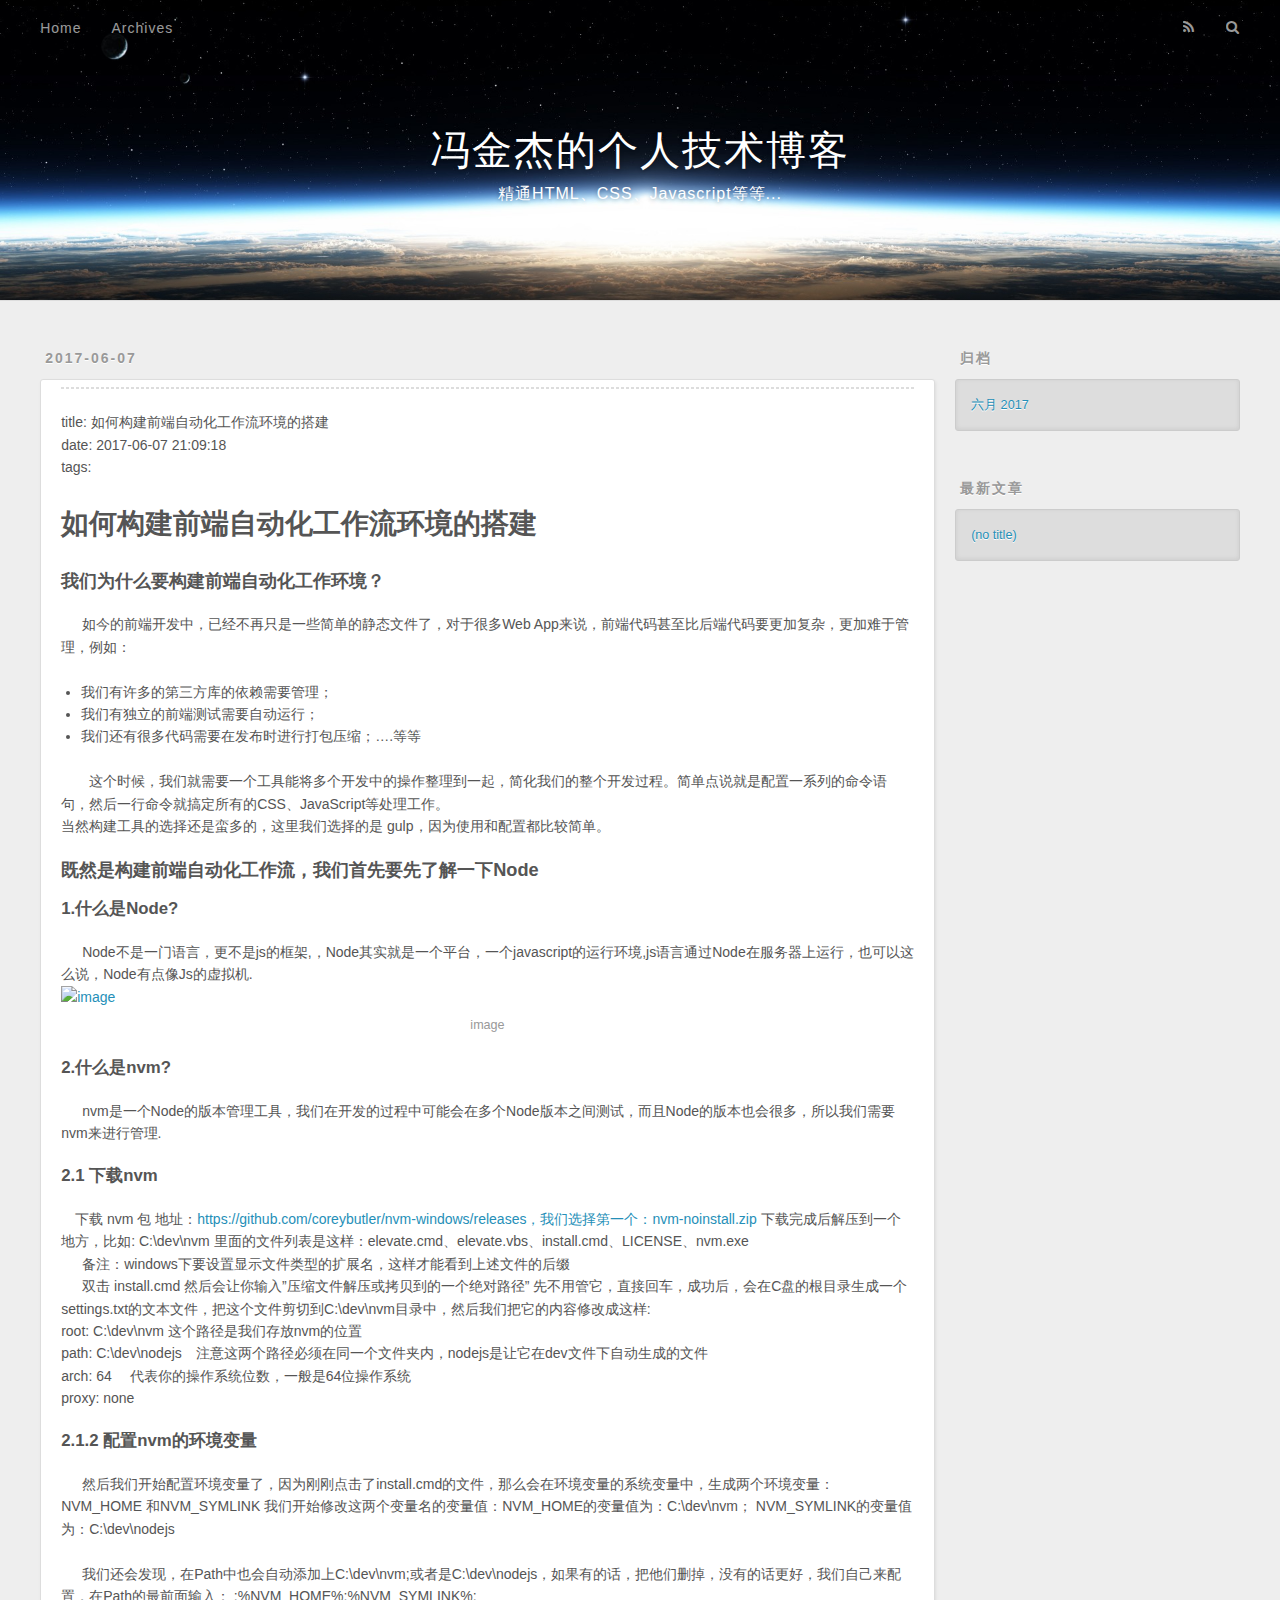
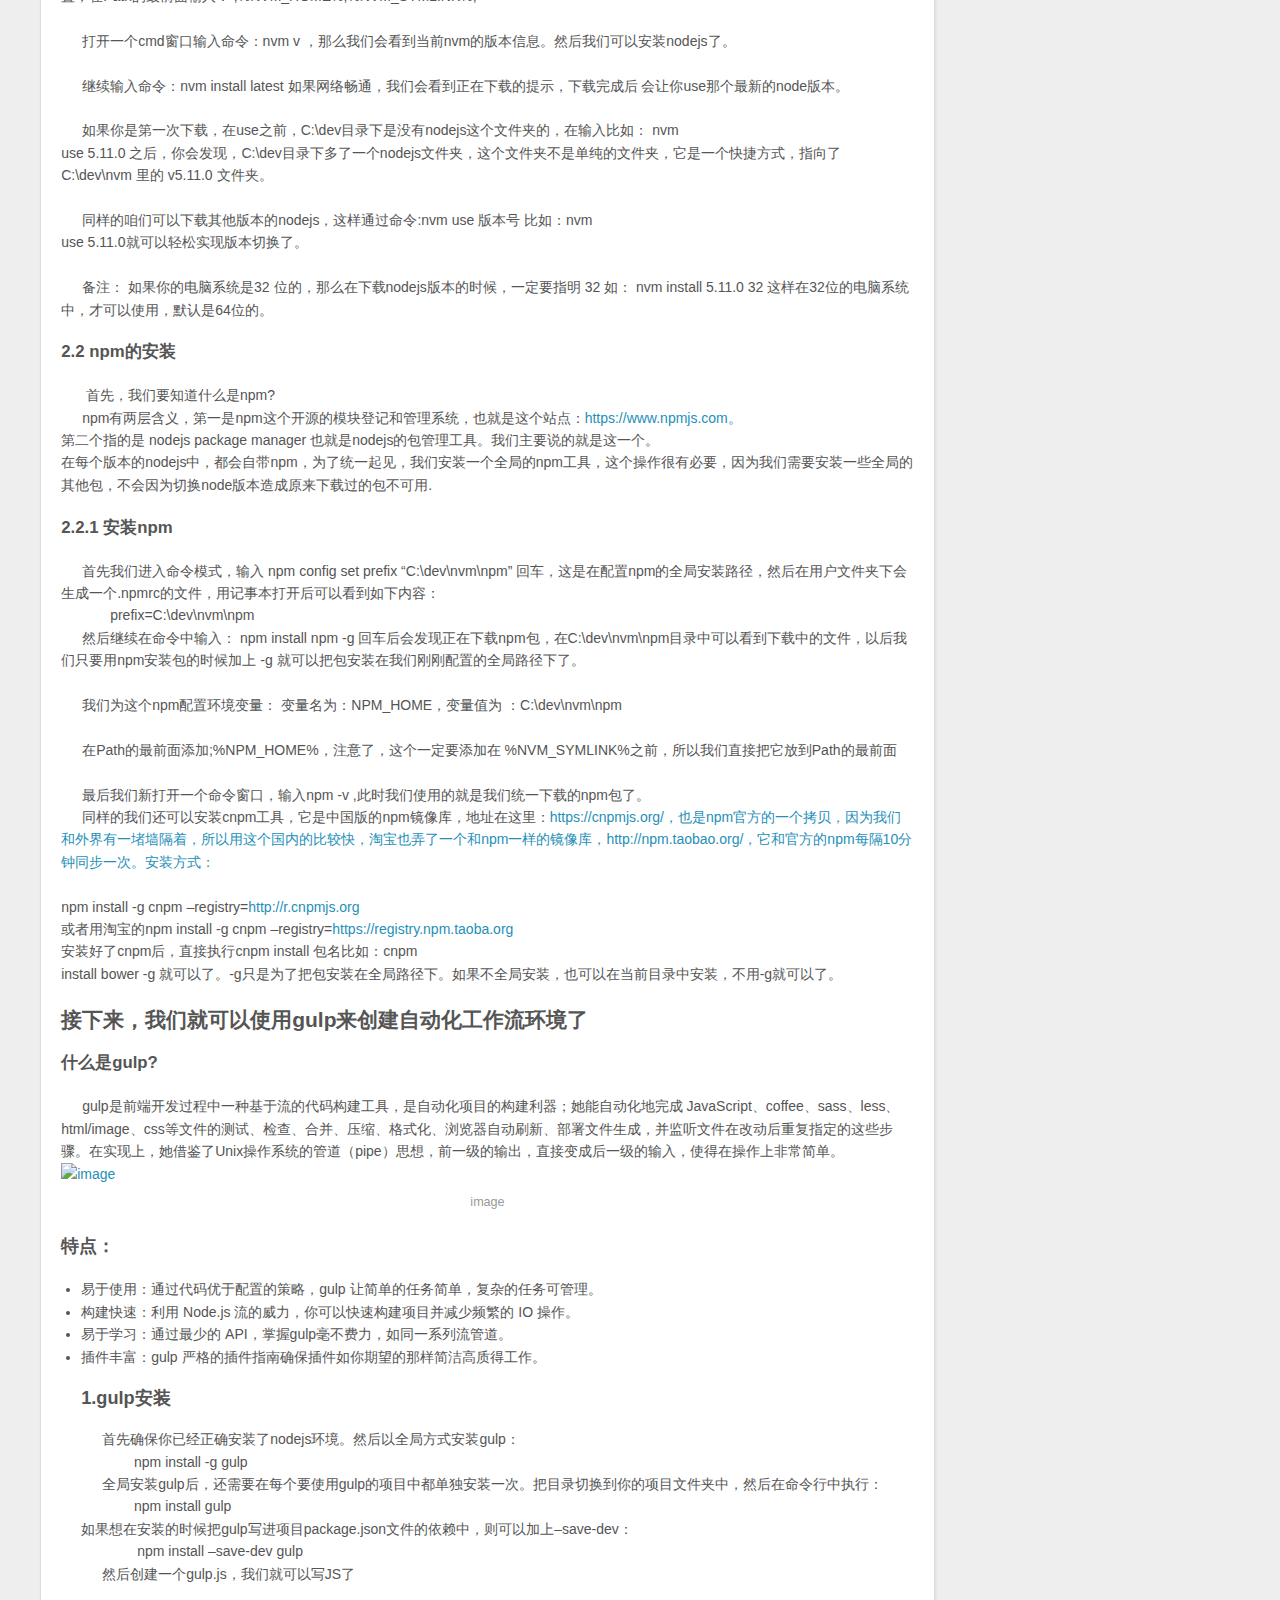
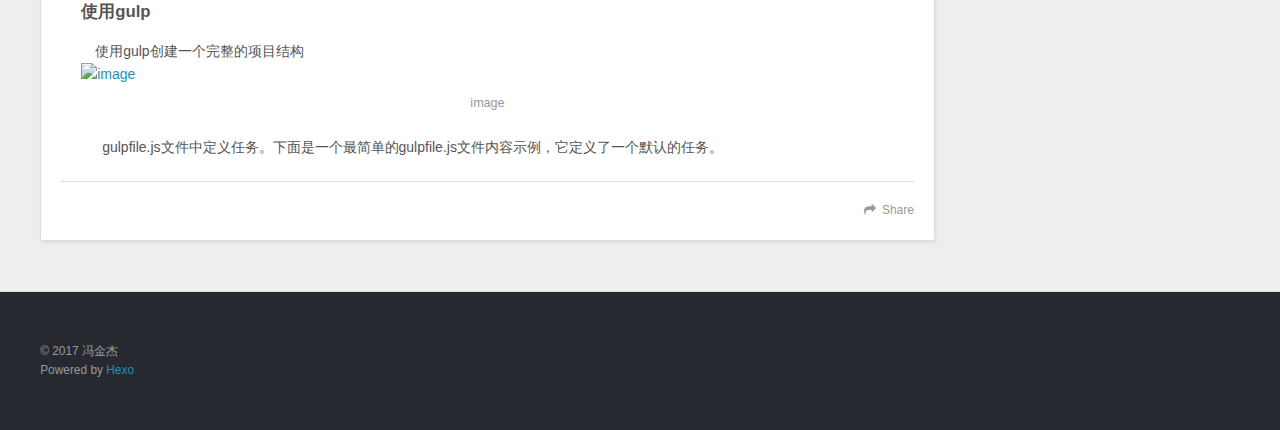
==== commit 93eeb448: "Site updated: 2017-06-11 13:39:38" ====
--- a/index.html
+++ b/index.html
@@ -81,65 +81,42 @@
     <div class="article-entry" itemprop="articleBody">
       
         <hr>
-<p>title: 如何去理解面向对象<br>date: 2017-06-07 21:09:18<br>tags:</p>
+<p>title: 如何构建前端自动化工作流环境的搭建<br>date: 2017-06-07 21:09:18<br>tags:</p>
+<h1 id="如何构建前端自动化工作流环境的搭建"><a href="#如何构建前端自动化工作流环境的搭建" class="headerlink" title="如何构建前端自动化工作流环境的搭建"></a>如何构建前端自动化工作流环境的搭建</h1><h3 id="我们为什么要构建前端自动化工作环境？"><a href="#我们为什么要构建前端自动化工作环境？" class="headerlink" title="我们为什么要构建前端自动化工作环境？"></a>我们为什么要构建前端自动化工作环境？</h3><p> &#8194;&#8194;&#8194;如今的前端开发中，已经不再只是一些简单的静态文件了，对于很多Web App来说，前端代码甚至比后端代码要更加复杂，更加难于管理，例如：</p>
 <ul>
-<li>前端</li>
-<li>后台<br>categories:</li>
-<li>技术</li>
-<li>javascript</li>
+<li>我们有许多的第三方库的依赖需要管理；</li>
+<li>我们有独立的前端测试需要自动运行；</li>
+<li>我们还有很多代码需要在发布时进行打包压缩；….等等</li>
 </ul>
-<hr>
-<p>我第一次写博客<br><img src="http://f11.baidu.com/it/u=2874221126,594939198&amp;fm=72" alt=""></p>
+<p>&#8194;&#8194;&#8194;&#8194;这个时候，我们就需要一个工具能将多个开发中的操作整理到一起，简化我们的整个开发过程。简单点说就是配置一系列的命令语句，然后一行命令就搞定所有的CSS、JavaScript等处理工作。<br>当然构建工具的选择还是蛮多的，这里我们选择的是 gulp，因为使用和配置都比较简单。</p>
+<h3 id="既然是构建前端自动化工作流，我们首先要先了解一下Node"><a href="#既然是构建前端自动化工作流，我们首先要先了解一下Node" class="headerlink" title="既然是构建前端自动化工作流，我们首先要先了解一下Node"></a>既然是构建前端自动化工作流，我们首先要先了解一下Node</h3><h4 id="1-什么是Node"><a href="#1-什么是Node" class="headerlink" title="1.什么是Node?"></a>1.什么是Node?</h4><p>&#8194;&#8194;&#8194;Node不是一门语言，更不是js的框架,，Node其实就是一个平台，一个javascript的运行环境,js语言通过Node在服务器上运行，也可以这么说，Node有点像Js的虚拟机.<br><img src="https://imgsa.baidu.com/baike/c0%3Dbaike150%2C5%2C5%2C150%2C50/sign=278308933bdbb6fd3156ed74684dc07d/42a98226cffc1e17fcdb30594890f603738de976.jpg" alt="image"></p>
+<h4 id="2-什么是nvm"><a href="#2-什么是nvm" class="headerlink" title="2.什么是nvm?"></a>2.什么是nvm?</h4><p>&#8194;&#8194;&#8194;nvm是一个Node的版本管理工具，我们在开发的过程中可能会在多个Node版本之间测试，而且Node的版本也会很多，所以我们需要nvm来进行管理.</p>
+<h4 id="2-1-下载nvm"><a href="#2-1-下载nvm" class="headerlink" title="2.1 下载nvm"></a>2.1 下载nvm</h4><p>&#8194;&#8194;下载 nvm 包 地址：<a href="https://github.com/coreybutler/nvm-windows/releases，我们选择第一个：nvm-noinstall.zip" target="_blank" rel="external">https://github.com/coreybutler/nvm-windows/releases，我们选择第一个：nvm-noinstall.zip</a> 下载完成后解压到一个地方，比如: C:\dev\nvm 里面的文件列表是这样：elevate.cmd、elevate.vbs、install.cmd、LICENSE、nvm.exe<br>&#8194;&#8194;&#8194;备注：windows下要设置显示文件类型的扩展名，这样才能看到上述文件的后缀<br>&#8194;&#8194;&#8194;双击 install.cmd 然后会让你输入”压缩文件解压或拷贝到的一个绝对路径” 先不用管它，直接回车，成功后，会在C盘的根目录生成一个settings.txt的文本文件，把这个文件剪切到C:\dev\nvm目录中，然后我们把它的内容修改成这样:<br>root: C:\dev\nvm   这个路径是我们存放nvm的位置<br>path: C:\dev\nodejs&#8194;&#8194;注意这两个路径必须在同一个文件夹内，nodejs是让它在dev文件下自动生成的文件<br>arch: 64 &#8194;&#8194;代表你的操作系统位数，一般是64位操作系统<br>proxy: none  </p>
+<h4 id="2-1-2-配置nvm的环境变量"><a href="#2-1-2-配置nvm的环境变量" class="headerlink" title="2.1.2 配置nvm的环境变量"></a>2.1.2 配置nvm的环境变量</h4><p>&#8194;&#8194;&#8194;然后我们开始配置环境变量了，因为刚刚点击了install.cmd的文件，那么会在环境变量的系统变量中，生成两个环境变量：NVM_HOME 和NVM_SYMLINK 我们开始修改这两个变量名的变量值：NVM_HOME的变量值为：C:\dev\nvm； NVM_SYMLINK的变量值为：C:\dev\nodejs</p>
+<p>&#8194;&#8194;&#8194;我们还会发现，在Path中也会自动添加上C:\dev\nvm;或者是C:\dev\nodejs，如果有的话，把他们删掉，没有的话更好，我们自己来配置，在Path的最前面输入： ;%NVM_HOME%;%NVM_SYMLINK%;</p>
+<p>&#8194;&#8194;&#8194;打开一个cmd窗口输入命令：nvm v ，那么我们会看到当前nvm的版本信息。然后我们可以安装nodejs了。</p>
+<p>&#8194;&#8194;&#8194;继续输入命令：nvm install latest 如果网络畅通，我们会看到正在下载的提示，下载完成后 会让你use那个最新的node版本。</p>
+<p>&#8194;&#8194;&#8194;如果你是第一次下载，在use之前，C:\dev目录下是没有nodejs这个文件夹的，在输入比如： nvm<br> use 5.11.0 之后，你会发现，C:\dev目录下多了一个nodejs文件夹，这个文件夹不是单纯的文件夹，它是一个快捷方式，指向了 C:\dev\nvm 里的 v5.11.0 文件夹。</p>
+<p>&#8194;&#8194;&#8194;同样的咱们可以下载其他版本的nodejs，这样通过命令:nvm use 版本号 比如：nvm<br> use 5.11.0就可以轻松实现版本切换了。</p>
+<p>&#8194;&#8194;&#8194;备注： 如果你的电脑系统是32 位的，那么在下载nodejs版本的时候，一定要指明 32 如： nvm install 5.11.0 32 这样在32位的电脑系统中，才可以使用，默认是64位的。  </p>
+<h4 id="2-2-npm的安装"><a href="#2-2-npm的安装" class="headerlink" title="2.2 npm的安装"></a>2.2 npm的安装</h4><p>&#8194;&#8194;&#8194; 首先，我们要知道什么是npm?<br>&#8194;&#8194;&#8194;npm有两层含义，第一是npm这个开源的模块登记和管理系统，也就是这个站点：<a href="https://www.npmjs.com。" target="_blank" rel="external">https://www.npmjs.com。</a><br>第二个指的是 nodejs package manager 也就是nodejs的包管理工具。我们主要说的就是这一个。<br>在每个版本的nodejs中，都会自带npm，为了统一起见，我们安装一个全局的npm工具，这个操作很有必要，因为我们需要安装一些全局的其他包，不会因为切换node版本造成原来下载过的包不可用.</p>
+<h4 id="2-2-1-安装npm"><a href="#2-2-1-安装npm" class="headerlink" title="2.2.1 安装npm"></a>2.2.1 安装npm</h4><p>&#8194;&#8194;&#8194;首先我们进入命令模式，输入 npm config set prefix “C:\dev\nvm\npm” 回车，这是在配置npm的全局安装路径，然后在用户文件夹下会生成一个.npmrc的文件，用记事本打开后可以看到如下内容：<br>&#8194;&#8194;&#8194;&#8194;&#8194;&#8194;&#8194;prefix=C:\dev\nvm\npm<br>&#8194;&#8194;&#8194;然后继续在命令中输入： npm install npm -g 回车后会发现正在下载npm包，在C:\dev\nvm\npm目录中可以看到下载中的文件，以后我们只要用npm安装包的时候加上 -g 就可以把包安装在我们刚刚配置的全局路径下了。  </p>
+<p>&#8194;&#8194;&#8194;我们为这个npm配置环境变量： 变量名为：NPM_HOME，变量值为 ：C:\dev\nvm\npm  </p>
+<p>&#8194;&#8194;&#8194;在Path的最前面添加;%NPM_HOME%，注意了，这个一定要添加在 %NVM_SYMLINK%之前，所以我们直接把它放到Path的最前面  </p>
+<p>&#8194;&#8194;&#8194;最后我们新打开一个命令窗口，输入npm -v ,此时我们使用的就是我们统一下载的npm包了。<br>&#8194;&#8194;&#8194;同样的我们还可以安装cnpm工具，它是中国版的npm镜像库，地址在这里：<a href="https://cnpmjs.org/，也是npm官方的一个拷贝，因为我们和外界有一堵墙隔着，所以用这个国内的比较快，淘宝也弄了一个和npm一样的镜像库，http://npm.taobao.org/，它和官方的npm每隔10分钟同步一次。安装方式：" target="_blank" rel="external">https://cnpmjs.org/，也是npm官方的一个拷贝，因为我们和外界有一堵墙隔着，所以用这个国内的比较快，淘宝也弄了一个和npm一样的镜像库，http://npm.taobao.org/，它和官方的npm每隔10分钟同步一次。安装方式：</a></p>
+<p>npm install -g cnpm –registry=<a href="http://r.cnpmjs.org" target="_blank" rel="external">http://r.cnpmjs.org</a><br>或者用淘宝的npm install -g cnpm –registry=<a href="https://registry.npm.taoba.org" target="_blank" rel="external">https://registry.npm.taoba.org</a><br>安装好了cnpm后，直接执行cnpm install 包名比如：cnpm<br> install bower -g 就可以了。-g只是为了把包安装在全局路径下。如果不全局安装，也可以在当前目录中安装，不用-g就可以了。</p>
+<h2 id="接下来，我们就可以使用gulp来创建自动化工作流环境了"><a href="#接下来，我们就可以使用gulp来创建自动化工作流环境了" class="headerlink" title="接下来，我们就可以使用gulp来创建自动化工作流环境了"></a>接下来，我们就可以使用gulp来创建自动化工作流环境了</h2><h4 id="什么是gulp"><a href="#什么是gulp" class="headerlink" title="什么是gulp?"></a>什么是gulp?</h4><p>&#8194;&#8194;&#8194;gulp是前端开发过程中一种基于流的代码构建工具，是自动化项目的构建利器；她能自动化地完成 JavaScript、coffee、sass、less、html/image、css等文件的测试、检查、合并、压缩、格式化、浏览器自动刷新、部署文件生成，并监听文件在改动后重复指定的这些步骤。在实现上，她借鉴了Unix操作系统的管道（pipe）思想，前一级的输出，直接变成后一级的输入，使得在操作上非常简单。<br><img src="http://p1.bqimg.com/567571/3bf7055990892030.png" alt="image"></p>
+<h3 id="特点："><a href="#特点：" class="headerlink" title="特点："></a>特点：</h3><ul>
+<li>易于使用：通过代码优于配置的策略，gulp 让简单的任务简单，复杂的任务可管理。 </li>
+<li>构建快速：利用 Node.js 流的威力，你可以快速构建项目并减少频繁的 IO 操作。 </li>
+<li>易于学习：通过最少的 API，掌握gulp毫不费力，如同一系列流管道。 </li>
+<li>插件丰富：gulp 严格的插件指南确保插件如你期望的那样简洁高质得工作。<h3 id="1-gulp安装"><a href="#1-gulp安装" class="headerlink" title="1.gulp安装"></a>1.gulp安装</h3>&#8194;&#8194;&#8194;首先确保你已经正确安装了nodejs环境。然后以全局方式安装gulp：<br>&#8194;&#8194;&#8194;&#8194;&#8194;&#8194;&#8194;  npm install -g gulp<br>&#8194;&#8194;&#8194;全局安装gulp后，还需要在每个要使用gulp的项目中都单独安装一次。把目录切换到你的项目文件夹中，然后在命令行中执行：<br>&#8194;&#8194;&#8194; &#8194;&#8194;&#8194;&#8194;npm install gulp<br>如果想在安装的时候把gulp写进项目package.json文件的依赖中，则可以加上–save-dev：<br>&#8194;&#8194;&#8194;&#8194;&#8194;&#8194;&#8194;&#8194;npm install –save-dev gulp<br>&#8194;&#8194;&#8194;然后创建一个gulp.js，我们就可以写JS了<h4 id="使用gulp"><a href="#使用gulp" class="headerlink" title="使用gulp"></a>使用gulp</h4>&#8194;&#8194;使用gulp创建一个完整的项目结构<br><img src="D:\YoudaoNote\res\gulp.png" alt="image"><br>&#8194;&#8194;&#8194;gulpfile.js文件中定义任务。下面是一个最简单的gulpfile.js文件内容示例，它定义了一个默认的任务。</li>
+</ul>
 
       
     </div>
     <footer class="article-footer">
-      <a data-url="http://yoursite.com/2017/06/07/如何去理解面向对象/" data-id="cj3o1yhma0001hkve0svjr8rv" class="article-share-link">Share</a>
-      
-      
-    </footer>
-  </div>
-  
-</article>
-
-
-  
-    <article id="post-hello-world" class="article article-type-post" itemscope itemprop="blogPost">
-  <div class="article-meta">
-    <a href="/2017/06/07/hello-world/" class="article-date">
-  <time datetime="2017-06-07T12:50:33.648Z" itemprop="datePublished">2017-06-07</time>
-</a>
-    
-  </div>
-  <div class="article-inner">
-    
-    
-      <header class="article-header">
-        
-  
-    <h1 itemprop="name">
-      <a class="article-title" href="/2017/06/07/hello-world/">Hello World</a>
-    </h1>
-  
-
-      </header>
-    
-    <div class="article-entry" itemprop="articleBody">
-      
-        <p>Welcome to <a href="https://hexo.io/" target="_blank" rel="external">Hexo</a>! This is your very first post. Check <a href="https://hexo.io/docs/" target="_blank" rel="external">documentation</a> for more info. If you get any problems when using Hexo, you can find the answer in <a href="https://hexo.io/docs/troubleshooting.html" target="_blank" rel="external">troubleshooting</a> or you can ask me on <a href="https://github.com/hexojs/hexo/issues" target="_blank" rel="external">GitHub</a>.</p>
-<h2 id="Quick-Start"><a href="#Quick-Start" class="headerlink" title="Quick Start"></a>Quick Start</h2><h3 id="Create-a-new-post"><a href="#Create-a-new-post" class="headerlink" title="Create a new post"></a>Create a new post</h3><figure class="highlight bash"><table><tr><td class="gutter"><pre><div class="line">1</div></pre></td><td class="code"><pre><div class="line">$ hexo new <span class="string">"My New Post"</span></div></pre></td></tr></table></figure>
-<p>More info: <a href="https://hexo.io/docs/writing.html" target="_blank" rel="external">Writing</a></p>
-<h3 id="Run-server"><a href="#Run-server" class="headerlink" title="Run server"></a>Run server</h3><figure class="highlight bash"><table><tr><td class="gutter"><pre><div class="line">1</div></pre></td><td class="code"><pre><div class="line">$ hexo server</div></pre></td></tr></table></figure>
-<p>More info: <a href="https://hexo.io/docs/server.html" target="_blank" rel="external">Server</a></p>
-<h3 id="Generate-static-files"><a href="#Generate-static-files" class="headerlink" title="Generate static files"></a>Generate static files</h3><figure class="highlight bash"><table><tr><td class="gutter"><pre><div class="line">1</div></pre></td><td class="code"><pre><div class="line">$ hexo generate</div></pre></td></tr></table></figure>
-<p>More info: <a href="https://hexo.io/docs/generating.html" target="_blank" rel="external">Generating</a></p>
-<h3 id="Deploy-to-remote-sites"><a href="#Deploy-to-remote-sites" class="headerlink" title="Deploy to remote sites"></a>Deploy to remote sites</h3><figure class="highlight bash"><table><tr><td class="gutter"><pre><div class="line">1</div></pre></td><td class="code"><pre><div class="line">$ hexo deploy</div></pre></td></tr></table></figure>
-<p>More info: <a href="https://hexo.io/docs/deployment.html" target="_blank" rel="external">Deployment</a></p>
-
-      
-    </div>
-    <footer class="article-footer">
-      <a data-url="http://yoursite.com/2017/06/07/hello-world/" data-id="cj3o1yhly0000hkve5ncvb25h" class="article-share-link">Share</a>
+      <a data-url="http://yoursite.com/2017/06/07/如何去理解面向对象/" data-id="cj3sa4oun0000y8ve5u33t8vd" class="article-share-link">Share</a>
       
       
     </footer>
@@ -182,10 +159,6 @@
             <a href="/2017/06/07/如何去理解面向对象/">(no title)</a>
           </li>
         
-          <li>
-            <a href="/2017/06/07/hello-world/">Hello World</a>
-          </li>
-        
       </ul>
     </div>
   </div>
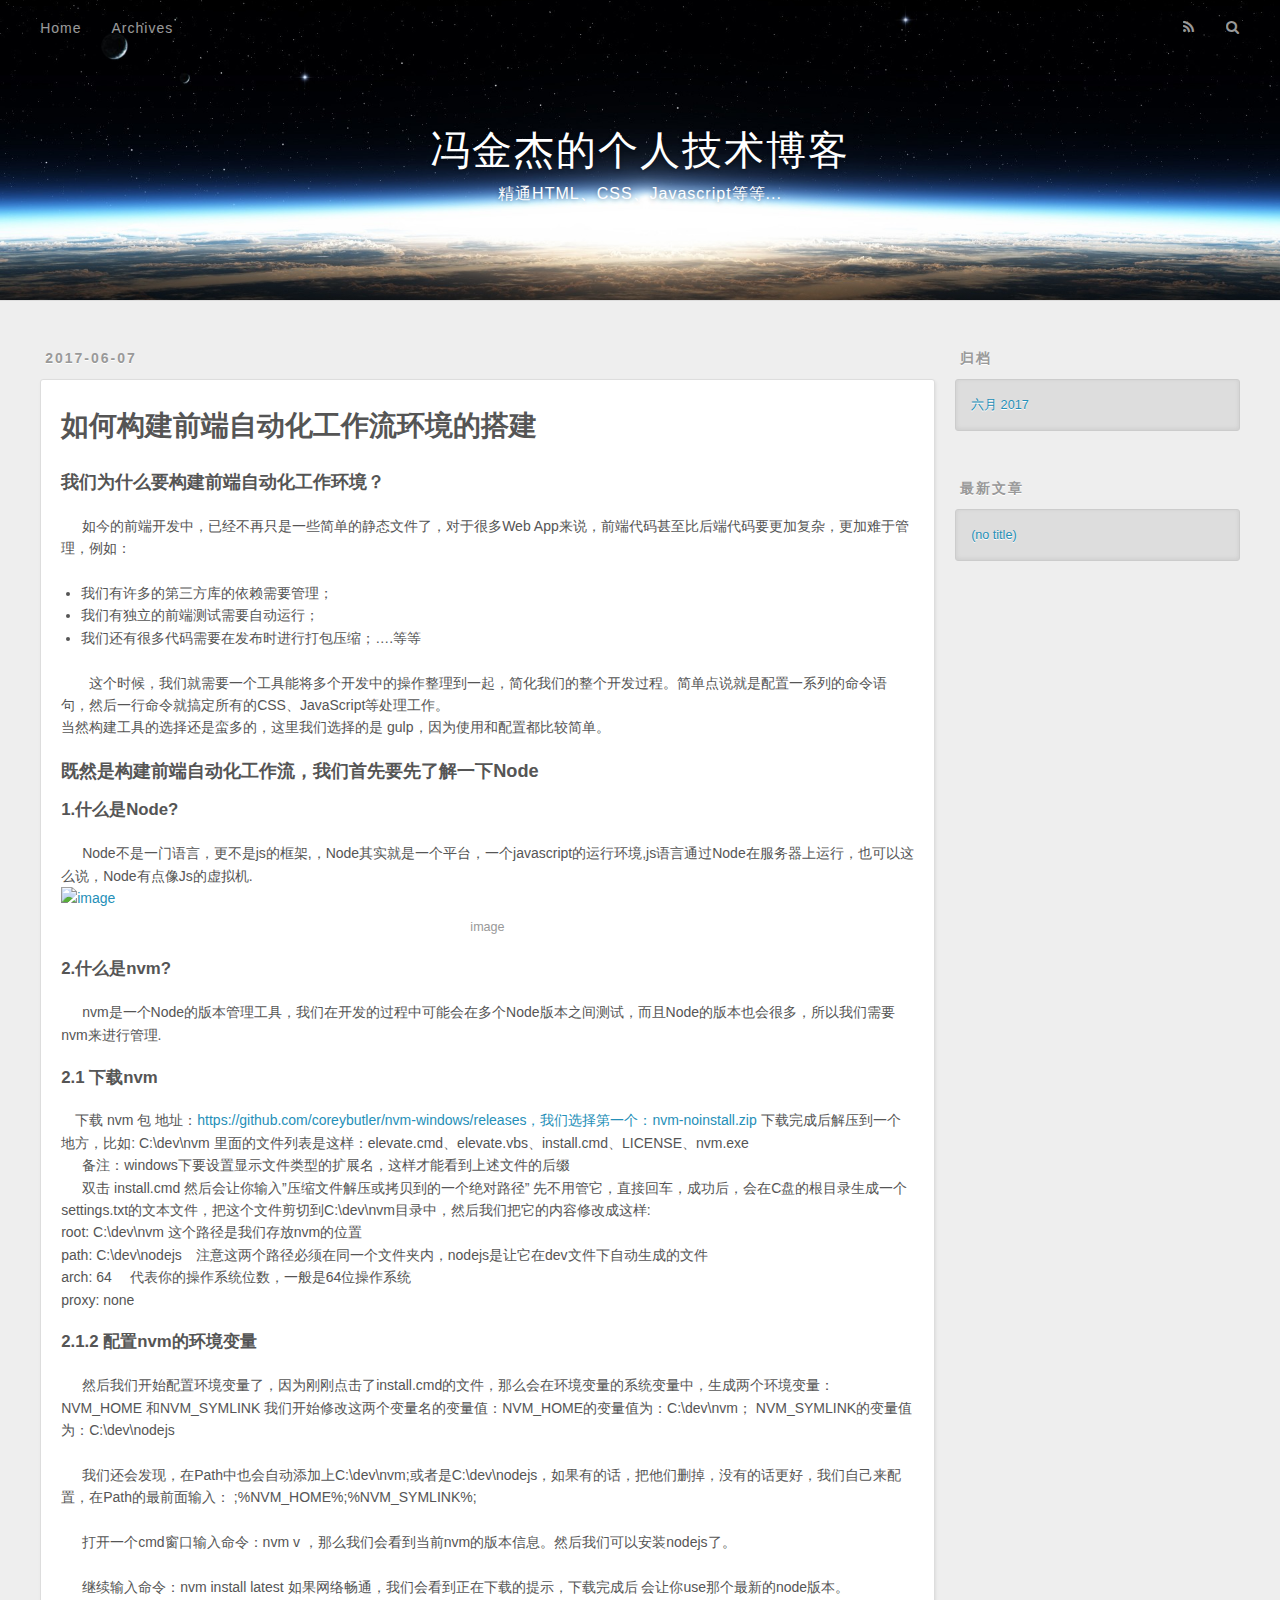
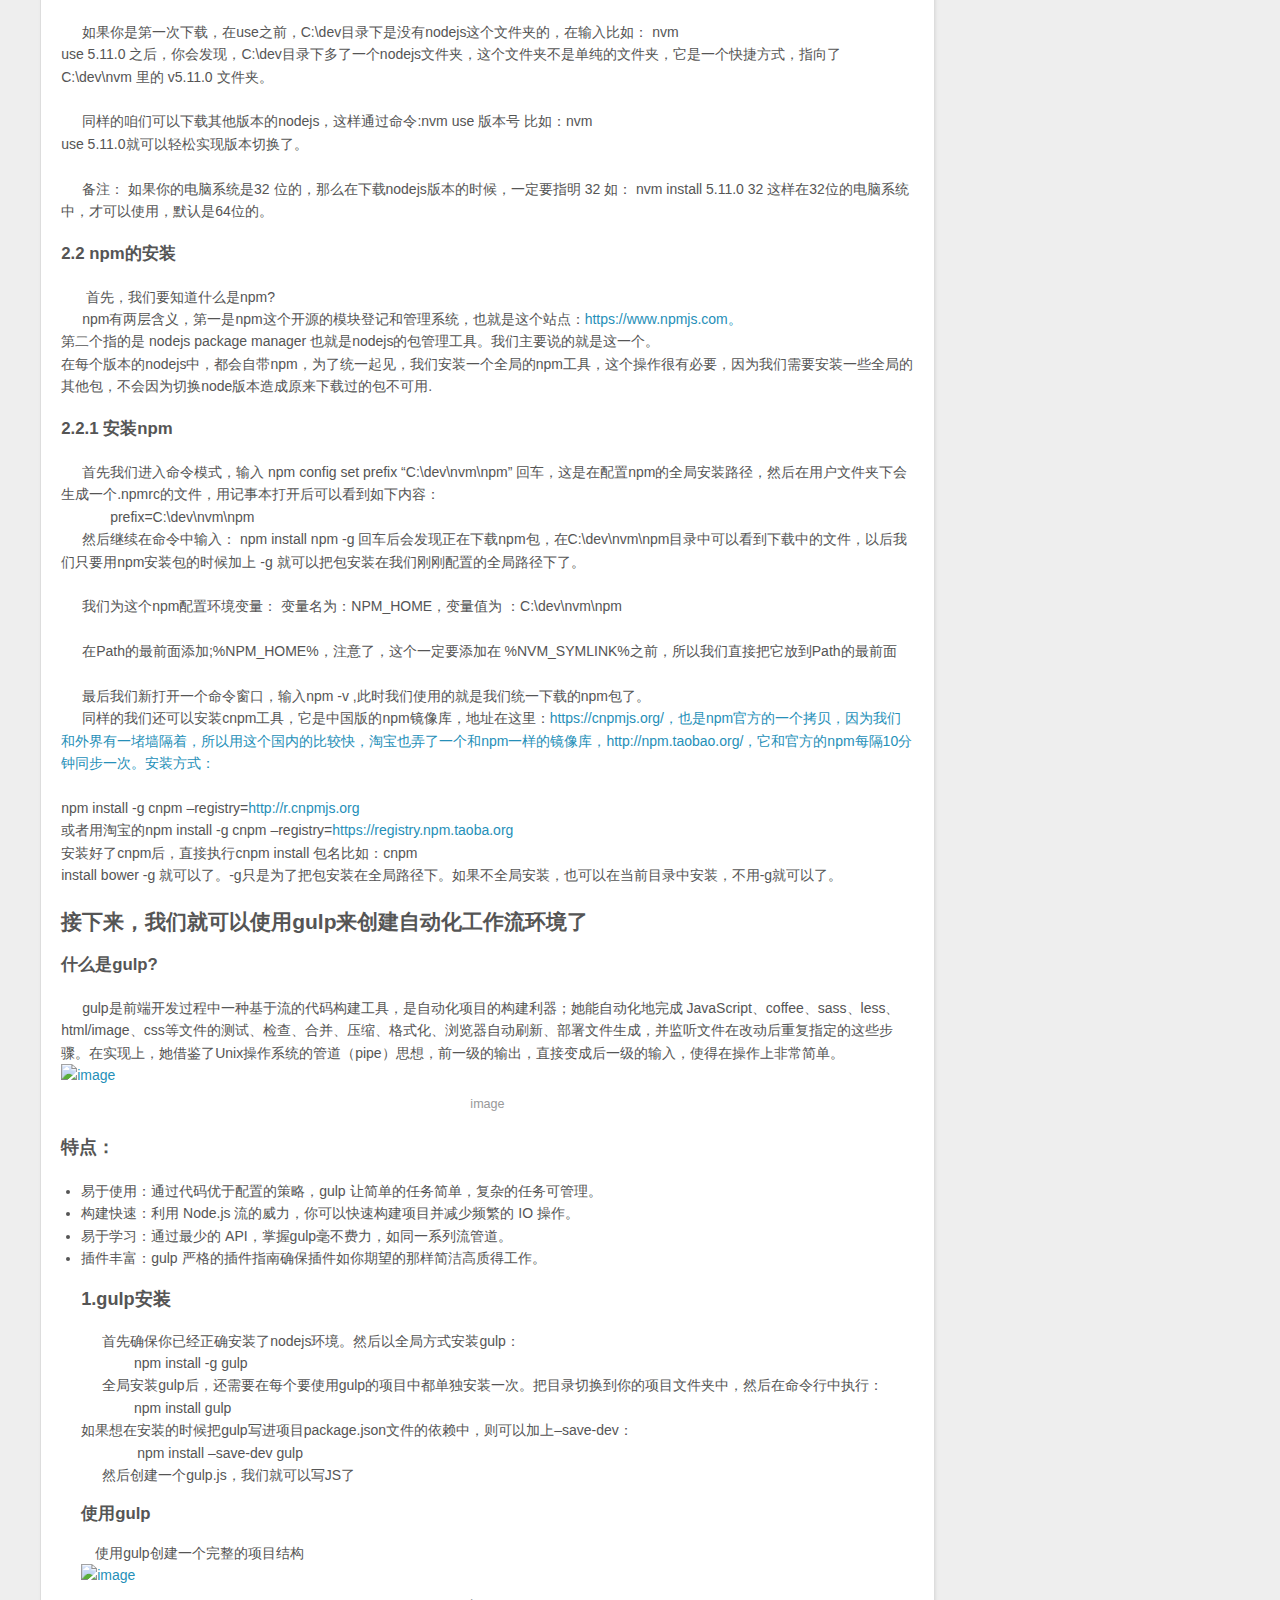
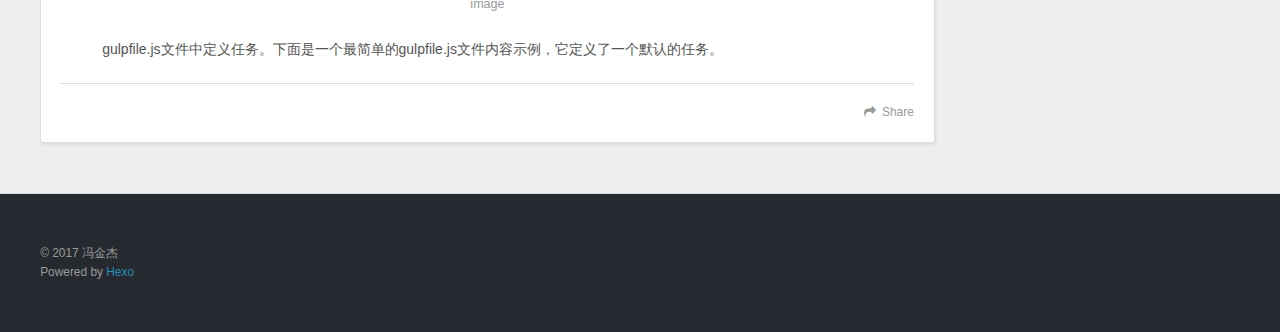
==== commit f9351b8e: "Site updated: 2017-06-11 13:56:56" ====
--- a/index.html
+++ b/index.html
@@ -80,9 +80,7 @@
     
     <div class="article-entry" itemprop="articleBody">
       
-        <hr>
-<p>title: 如何构建前端自动化工作流环境的搭建<br>date: 2017-06-07 21:09:18<br>tags:</p>
-<h1 id="如何构建前端自动化工作流环境的搭建"><a href="#如何构建前端自动化工作流环境的搭建" class="headerlink" title="如何构建前端自动化工作流环境的搭建"></a>如何构建前端自动化工作流环境的搭建</h1><h3 id="我们为什么要构建前端自动化工作环境？"><a href="#我们为什么要构建前端自动化工作环境？" class="headerlink" title="我们为什么要构建前端自动化工作环境？"></a>我们为什么要构建前端自动化工作环境？</h3><p> &#8194;&#8194;&#8194;如今的前端开发中，已经不再只是一些简单的静态文件了，对于很多Web App来说，前端代码甚至比后端代码要更加复杂，更加难于管理，例如：</p>
+        <h1 id="如何构建前端自动化工作流环境的搭建"><a href="#如何构建前端自动化工作流环境的搭建" class="headerlink" title="如何构建前端自动化工作流环境的搭建"></a>如何构建前端自动化工作流环境的搭建</h1><h3 id="我们为什么要构建前端自动化工作环境？"><a href="#我们为什么要构建前端自动化工作环境？" class="headerlink" title="我们为什么要构建前端自动化工作环境？"></a>我们为什么要构建前端自动化工作环境？</h3><p> &#8194;&#8194;&#8194;如今的前端开发中，已经不再只是一些简单的静态文件了，对于很多Web App来说，前端代码甚至比后端代码要更加复杂，更加难于管理，例如：</p>
 <ul>
 <li>我们有许多的第三方库的依赖需要管理；</li>
 <li>我们有独立的前端测试需要自动运行；</li>
@@ -110,13 +108,13 @@
 <li>易于使用：通过代码优于配置的策略，gulp 让简单的任务简单，复杂的任务可管理。 </li>
 <li>构建快速：利用 Node.js 流的威力，你可以快速构建项目并减少频繁的 IO 操作。 </li>
 <li>易于学习：通过最少的 API，掌握gulp毫不费力，如同一系列流管道。 </li>
-<li>插件丰富：gulp 严格的插件指南确保插件如你期望的那样简洁高质得工作。<h3 id="1-gulp安装"><a href="#1-gulp安装" class="headerlink" title="1.gulp安装"></a>1.gulp安装</h3>&#8194;&#8194;&#8194;首先确保你已经正确安装了nodejs环境。然后以全局方式安装gulp：<br>&#8194;&#8194;&#8194;&#8194;&#8194;&#8194;&#8194;  npm install -g gulp<br>&#8194;&#8194;&#8194;全局安装gulp后，还需要在每个要使用gulp的项目中都单独安装一次。把目录切换到你的项目文件夹中，然后在命令行中执行：<br>&#8194;&#8194;&#8194; &#8194;&#8194;&#8194;&#8194;npm install gulp<br>如果想在安装的时候把gulp写进项目package.json文件的依赖中，则可以加上–save-dev：<br>&#8194;&#8194;&#8194;&#8194;&#8194;&#8194;&#8194;&#8194;npm install –save-dev gulp<br>&#8194;&#8194;&#8194;然后创建一个gulp.js，我们就可以写JS了<h4 id="使用gulp"><a href="#使用gulp" class="headerlink" title="使用gulp"></a>使用gulp</h4>&#8194;&#8194;使用gulp创建一个完整的项目结构<br><img src="D:\YoudaoNote\res\gulp.png" alt="image"><br>&#8194;&#8194;&#8194;gulpfile.js文件中定义任务。下面是一个最简单的gulpfile.js文件内容示例，它定义了一个默认的任务。</li>
+<li>插件丰富：gulp 严格的插件指南确保插件如你期望的那样简洁高质得工作。<h3 id="1-gulp安装"><a href="#1-gulp安装" class="headerlink" title="1.gulp安装"></a>1.gulp安装</h3>&#8194;&#8194;&#8194;首先确保你已经正确安装了nodejs环境。然后以全局方式安装gulp：<br>&#8194;&#8194;&#8194;&#8194;&#8194;&#8194;&#8194;  npm install -g gulp<br>&#8194;&#8194;&#8194;全局安装gulp后，还需要在每个要使用gulp的项目中都单独安装一次。把目录切换到你的项目文件夹中，然后在命令行中执行：<br>&#8194;&#8194;&#8194; &#8194;&#8194;&#8194;&#8194;npm install gulp<br>如果想在安装的时候把gulp写进项目package.json文件的依赖中，则可以加上–save-dev：<br>&#8194;&#8194;&#8194;&#8194;&#8194;&#8194;&#8194;&#8194;npm install –save-dev gulp<br>&#8194;&#8194;&#8194;然后创建一个gulp.js，我们就可以写JS了<h4 id="使用gulp"><a href="#使用gulp" class="headerlink" title="使用gulp"></a>使用gulp</h4>&#8194;&#8194;使用gulp创建一个完整的项目结构<br><img src="img src=&#39;http://img.027cgb.cn/20170601/20176115631829001425.png&#39; /" alt="image"><br>&#8194;&#8194;&#8194;gulpfile.js文件中定义任务。下面是一个最简单的gulpfile.js文件内容示例，它定义了一个默认的任务。</li>
 </ul>
 
       
     </div>
     <footer class="article-footer">
-      <a data-url="http://yoursite.com/2017/06/07/如何去理解面向对象/" data-id="cj3sa4oun0000y8ve5u33t8vd" class="article-share-link">Share</a>
+      <a data-url="http://yoursite.com/2017/06/07/如何去理解面向对象/" data-id="cj3sarrf70000m8ve5la1zbtf" class="article-share-link">Share</a>
       
       
     </footer>
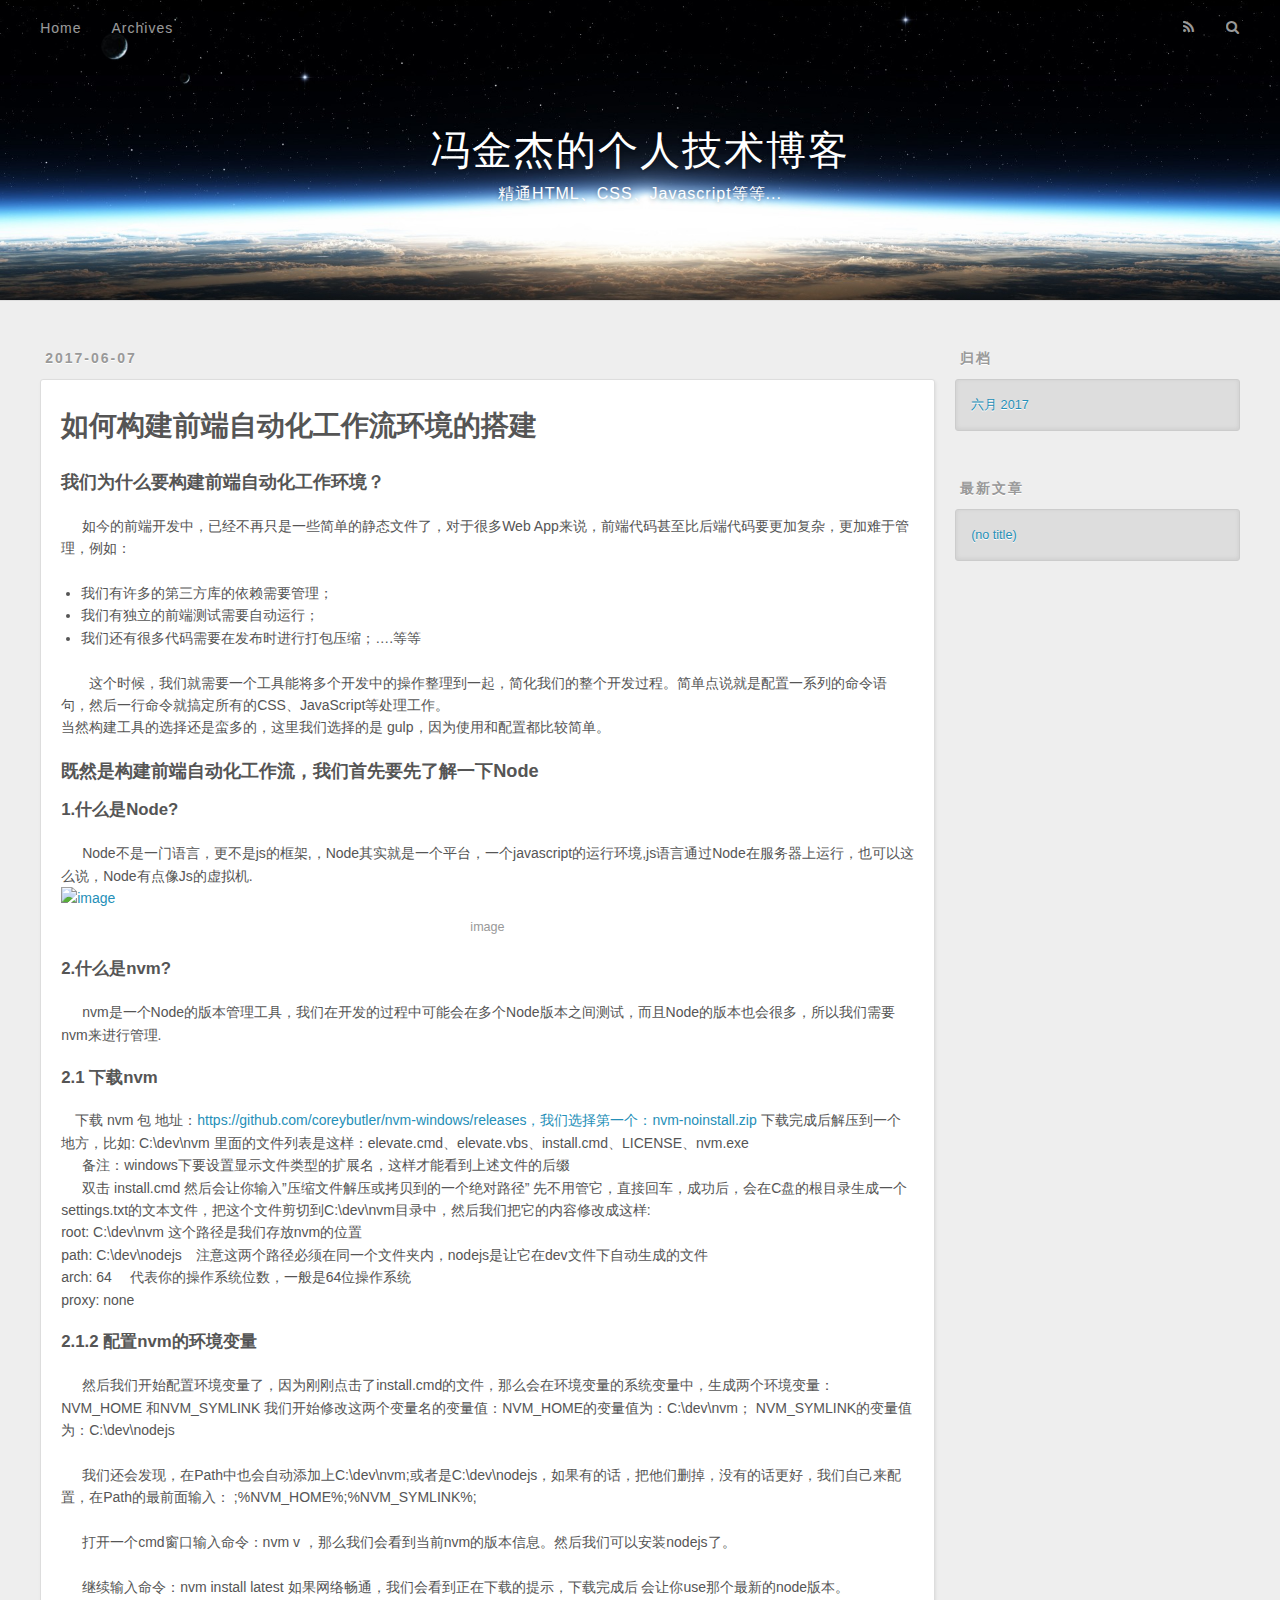
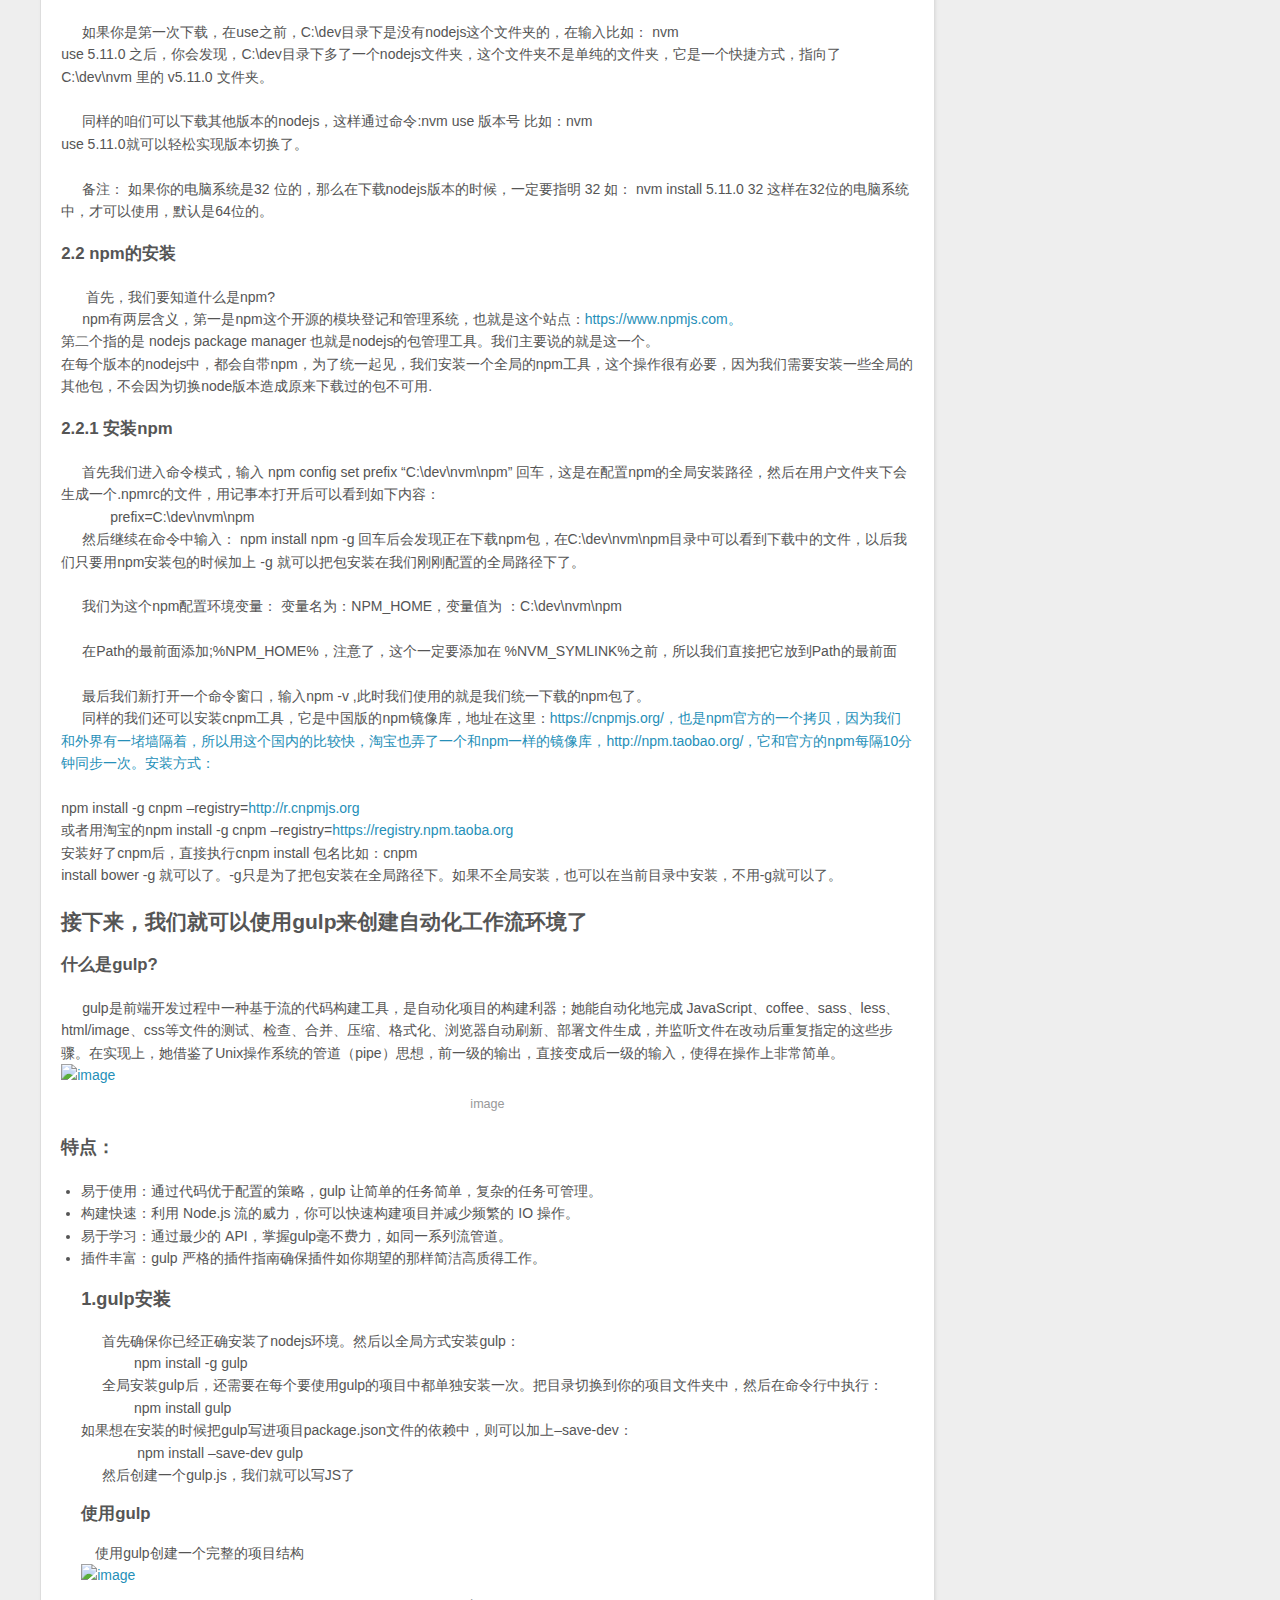
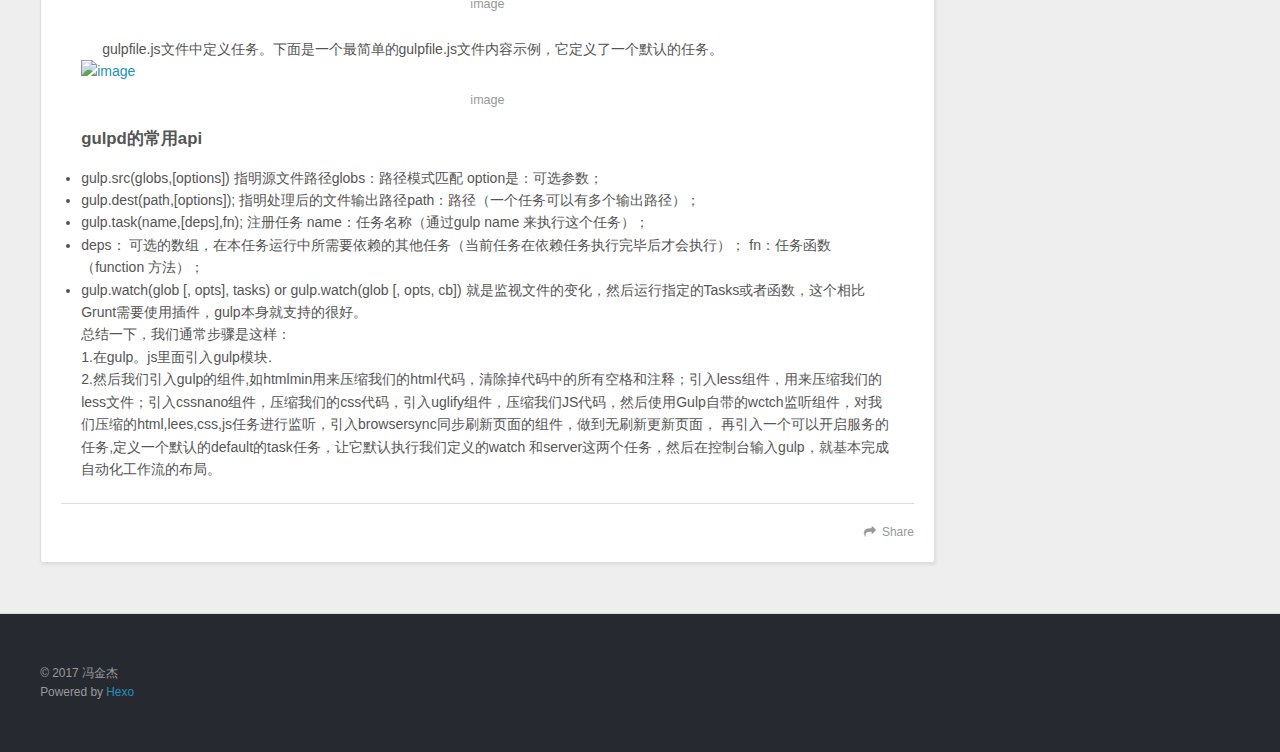
==== commit 5a34d4b7: "Site updated: 2017-06-11 14:56:23" ====
--- a/index.html
+++ b/index.html
@@ -87,7 +87,7 @@
 <li>我们还有很多代码需要在发布时进行打包压缩；….等等</li>
 </ul>
 <p>&#8194;&#8194;&#8194;&#8194;这个时候，我们就需要一个工具能将多个开发中的操作整理到一起，简化我们的整个开发过程。简单点说就是配置一系列的命令语句，然后一行命令就搞定所有的CSS、JavaScript等处理工作。<br>当然构建工具的选择还是蛮多的，这里我们选择的是 gulp，因为使用和配置都比较简单。</p>
-<h3 id="既然是构建前端自动化工作流，我们首先要先了解一下Node"><a href="#既然是构建前端自动化工作流，我们首先要先了解一下Node" class="headerlink" title="既然是构建前端自动化工作流，我们首先要先了解一下Node"></a>既然是构建前端自动化工作流，我们首先要先了解一下Node</h3><h4 id="1-什么是Node"><a href="#1-什么是Node" class="headerlink" title="1.什么是Node?"></a>1.什么是Node?</h4><p>&#8194;&#8194;&#8194;Node不是一门语言，更不是js的框架,，Node其实就是一个平台，一个javascript的运行环境,js语言通过Node在服务器上运行，也可以这么说，Node有点像Js的虚拟机.<br><img src="https://imgsa.baidu.com/baike/c0%3Dbaike150%2C5%2C5%2C150%2C50/sign=278308933bdbb6fd3156ed74684dc07d/42a98226cffc1e17fcdb30594890f603738de976.jpg" alt="image"></p>
+<h3 id="既然是构建前端自动化工作流，我们首先要先了解一下Node"><a href="#既然是构建前端自动化工作流，我们首先要先了解一下Node" class="headerlink" title="既然是构建前端自动化工作流，我们首先要先了解一下Node"></a>既然是构建前端自动化工作流，我们首先要先了解一下Node</h3><h4 id="1-什么是Node"><a href="#1-什么是Node" class="headerlink" title="1.什么是Node?"></a>1.什么是Node?</h4><p>&#8194;&#8194;&#8194;Node不是一门语言，更不是js的框架,，Node其实就是一个平台，一个javascript的运行环境,js语言通过Node在服务器上运行，也可以这么说，Node有点像Js的虚拟机.<br><img src="http://g.hiphotos.baidu.com/baike/w%3D268%3Bg%3D0/sign=daf6a785a1cc7cd9fa2d33df013a4602/42a98226cffc1e17fcdb30594890f603738de976.jpg" alt="image"></p>
 <h4 id="2-什么是nvm"><a href="#2-什么是nvm" class="headerlink" title="2.什么是nvm?"></a>2.什么是nvm?</h4><p>&#8194;&#8194;&#8194;nvm是一个Node的版本管理工具，我们在开发的过程中可能会在多个Node版本之间测试，而且Node的版本也会很多，所以我们需要nvm来进行管理.</p>
 <h4 id="2-1-下载nvm"><a href="#2-1-下载nvm" class="headerlink" title="2.1 下载nvm"></a>2.1 下载nvm</h4><p>&#8194;&#8194;下载 nvm 包 地址：<a href="https://github.com/coreybutler/nvm-windows/releases，我们选择第一个：nvm-noinstall.zip" target="_blank" rel="external">https://github.com/coreybutler/nvm-windows/releases，我们选择第一个：nvm-noinstall.zip</a> 下载完成后解压到一个地方，比如: C:\dev\nvm 里面的文件列表是这样：elevate.cmd、elevate.vbs、install.cmd、LICENSE、nvm.exe<br>&#8194;&#8194;&#8194;备注：windows下要设置显示文件类型的扩展名，这样才能看到上述文件的后缀<br>&#8194;&#8194;&#8194;双击 install.cmd 然后会让你输入”压缩文件解压或拷贝到的一个绝对路径” 先不用管它，直接回车，成功后，会在C盘的根目录生成一个settings.txt的文本文件，把这个文件剪切到C:\dev\nvm目录中，然后我们把它的内容修改成这样:<br>root: C:\dev\nvm   这个路径是我们存放nvm的位置<br>path: C:\dev\nodejs&#8194;&#8194;注意这两个路径必须在同一个文件夹内，nodejs是让它在dev文件下自动生成的文件<br>arch: 64 &#8194;&#8194;代表你的操作系统位数，一般是64位操作系统<br>proxy: none  </p>
 <h4 id="2-1-2-配置nvm的环境变量"><a href="#2-1-2-配置nvm的环境变量" class="headerlink" title="2.1.2 配置nvm的环境变量"></a>2.1.2 配置nvm的环境变量</h4><p>&#8194;&#8194;&#8194;然后我们开始配置环境变量了，因为刚刚点击了install.cmd的文件，那么会在环境变量的系统变量中，生成两个环境变量：NVM_HOME 和NVM_SYMLINK 我们开始修改这两个变量名的变量值：NVM_HOME的变量值为：C:\dev\nvm； NVM_SYMLINK的变量值为：C:\dev\nodejs</p>
@@ -108,13 +108,18 @@
 <li>易于使用：通过代码优于配置的策略，gulp 让简单的任务简单，复杂的任务可管理。 </li>
 <li>构建快速：利用 Node.js 流的威力，你可以快速构建项目并减少频繁的 IO 操作。 </li>
 <li>易于学习：通过最少的 API，掌握gulp毫不费力，如同一系列流管道。 </li>
-<li>插件丰富：gulp 严格的插件指南确保插件如你期望的那样简洁高质得工作。<h3 id="1-gulp安装"><a href="#1-gulp安装" class="headerlink" title="1.gulp安装"></a>1.gulp安装</h3>&#8194;&#8194;&#8194;首先确保你已经正确安装了nodejs环境。然后以全局方式安装gulp：<br>&#8194;&#8194;&#8194;&#8194;&#8194;&#8194;&#8194;  npm install -g gulp<br>&#8194;&#8194;&#8194;全局安装gulp后，还需要在每个要使用gulp的项目中都单独安装一次。把目录切换到你的项目文件夹中，然后在命令行中执行：<br>&#8194;&#8194;&#8194; &#8194;&#8194;&#8194;&#8194;npm install gulp<br>如果想在安装的时候把gulp写进项目package.json文件的依赖中，则可以加上–save-dev：<br>&#8194;&#8194;&#8194;&#8194;&#8194;&#8194;&#8194;&#8194;npm install –save-dev gulp<br>&#8194;&#8194;&#8194;然后创建一个gulp.js，我们就可以写JS了<h4 id="使用gulp"><a href="#使用gulp" class="headerlink" title="使用gulp"></a>使用gulp</h4>&#8194;&#8194;使用gulp创建一个完整的项目结构<br><img src="img src=&#39;http://img.027cgb.cn/20170601/20176115631829001425.png&#39; /" alt="image"><br>&#8194;&#8194;&#8194;gulpfile.js文件中定义任务。下面是一个最简单的gulpfile.js文件内容示例，它定义了一个默认的任务。</li>
+<li>插件丰富：gulp 严格的插件指南确保插件如你期望的那样简洁高质得工作。<h3 id="1-gulp安装"><a href="#1-gulp安装" class="headerlink" title="1.gulp安装"></a>1.gulp安装</h3>&#8194;&#8194;&#8194;首先确保你已经正确安装了nodejs环境。然后以全局方式安装gulp：<br>&#8194;&#8194;&#8194;&#8194;&#8194;&#8194;&#8194;  npm install -g gulp<br>&#8194;&#8194;&#8194;全局安装gulp后，还需要在每个要使用gulp的项目中都单独安装一次。把目录切换到你的项目文件夹中，然后在命令行中执行：<br>&#8194;&#8194;&#8194; &#8194;&#8194;&#8194;&#8194;npm install gulp<br>如果想在安装的时候把gulp写进项目package.json文件的依赖中，则可以加上–save-dev：<br>&#8194;&#8194;&#8194;&#8194;&#8194;&#8194;&#8194;&#8194;npm install –save-dev gulp<br>&#8194;&#8194;&#8194;然后创建一个gulp.js，我们就可以写JS了<h4 id="使用gulp"><a href="#使用gulp" class="headerlink" title="使用gulp"></a>使用gulp</h4>&#8194;&#8194;使用gulp创建一个完整的项目结构<br><img src="http://a3.qpic.cn/psb?/V11VghxO1QOC1w/*ENrRDAOrKjyMpIBvAKJ*wU49n9dFx7G1fk2egAXvHU!/b/dBYAAAAAAAAA&amp;ek=1&amp;kp=1&amp;pt=0&amp;bo=dQJDAXUCQwEDCC0!&amp;tm=1497160800&amp;sce=0-12-12&amp;rf=0-18" alt="image"><br>&#8194;&#8194;&#8194;gulpfile.js文件中定义任务。下面是一个最简单的gulpfile.js文件内容示例，它定义了一个默认的任务。<br><img src="http://a3.qpic.cn/psb?/V11VghxO1QOC1w/i6N7sSJYsUlWk8Lu5bgDXPVs8N6EY7vQu85CnTrJj7Y!/b/dG4BAAAAAAAA&amp;ek=1&amp;kp=1&amp;pt=0&amp;bo=FgFtABYBbQADCC0!&amp;tm=1497160800&amp;sce=0-12-12&amp;rf=0-18" alt="image"><h4 id="gulpd的常用api"><a href="#gulpd的常用api" class="headerlink" title="gulpd的常用api"></a>gulpd的常用api</h4></li>
+<li>gulp.src(globs,[options]) 指明源文件路径globs：路径模式匹配 option是：可选参数；</li>
+<li>gulp.dest(path,[options]); 指明处理后的文件输出路径path：路径（一个任务可以有多个输出路径）；</li>
+<li>gulp.task(name,[deps],fn); 注册任务 name：任务名称（通过gulp name 来执行这个任务）；</li>
+<li>deps： 可选的数组，在本任务运行中所需要依赖的其他任务（当前任务在依赖任务执行完毕后才会执行）； fn：任务函数（function 方法）；</li>
+<li>gulp.watch(glob [, opts], tasks) or gulp.watch(glob [, opts, cb]) 就是监视文件的变化，然后运行指定的Tasks或者函数，这个相比Grunt需要使用插件，gulp本身就支持的很好。<br>总结一下，我们通常步骤是这样：<br>1.在gulp。js里面引入gulp模块.<br>2.然后我们引入gulp的组件,如htmlmin用来压缩我们的html代码，清除掉代码中的所有空格和注释；引入less组件，用来压缩我们的less文件；引入cssnano组件，压缩我们的css代码，引入uglify组件，压缩我们JS代码，然后使用Gulp自带的wctch监听组件，对我们压缩的html,lees,css,js任务进行监听，引入browsersync同步刷新页面的组件，做到无刷新更新页面， 再引入一个可以开启服务的任务<server>,定义一个默认的default的task任务，让它默认执行我们定义的watch 和server这两个任务，然后在控制台输入gulp，就基本完成自动化工作流的布局。</server></li>
 </ul>
 
       
     </div>
     <footer class="article-footer">
-      <a data-url="http://yoursite.com/2017/06/07/如何去理解面向对象/" data-id="cj3sarrf70000m8ve5la1zbtf" class="article-share-link">Share</a>
+      <a data-url="http://yoursite.com/2017/06/07/如何去理解面向对象/" data-id="cj3scw7o700007kvewo4aufus" class="article-share-link">Share</a>
       
       
     </footer>
